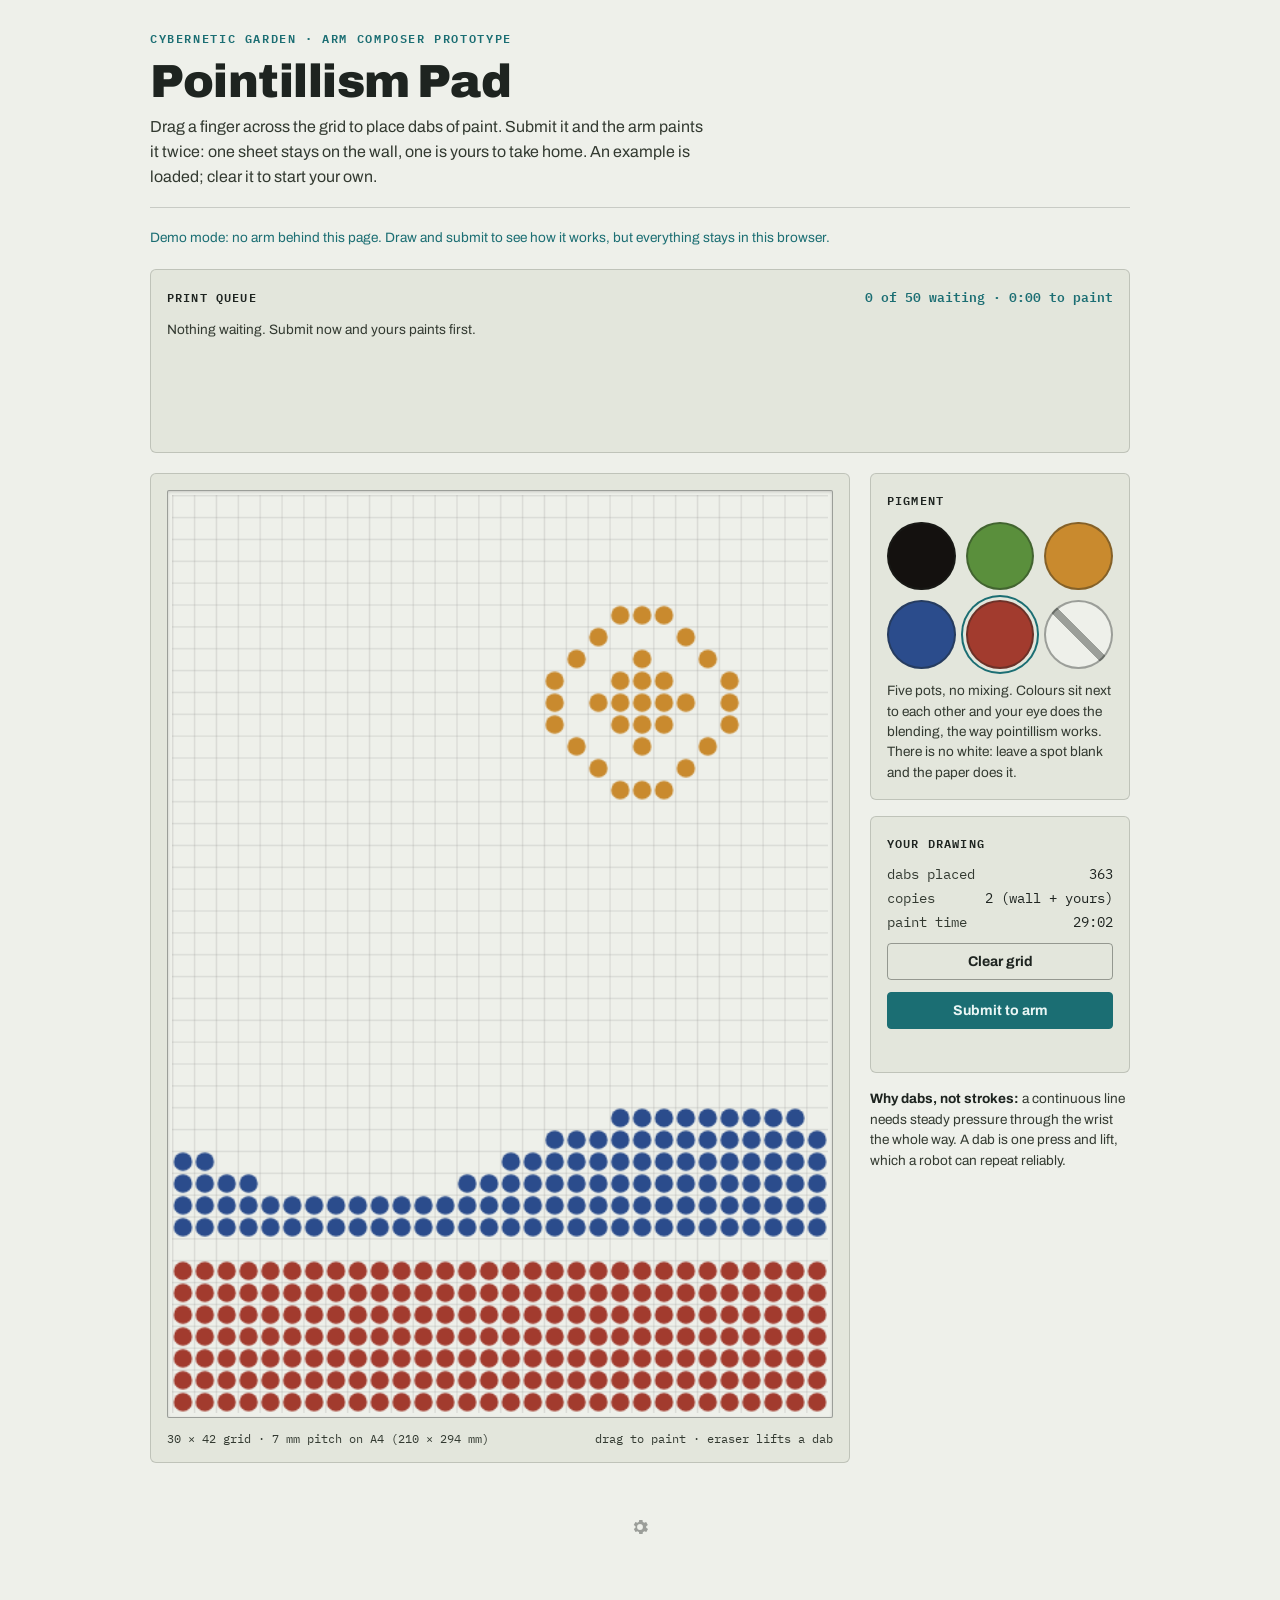
==== pad.html @ 35d798bb "Live display page, green in place of white, password on setup Adds display.html, a bird's eye of the" ====
<!DOCTYPE html>
<html lang="en">
<head>
<meta charset="utf-8">
<meta name="viewport" content="width=device-width, initial-scale=1">
<title>Pointillism Pad</title>
<link rel="preconnect" href="https://fonts.googleapis.com">
<link rel="preconnect" href="https://fonts.gstatic.com" crossorigin>
<link href="https://fonts.googleapis.com/css2?family=Archivo:wght@500;600;700;900&family=IBM+Plex+Mono:wght@400;500;600&display=swap" rel="stylesheet">
<style>
  :root {
    --paper: #eef0ea;
    --paper-panel: #e3e6dc;
    --paper-panel-2: #d9ddd0;
    --thumb-paper: #f4f2ea;
    --ink: #1e2420;
    --ink-dim: #333a31;
    --accent: #1b6e73;
    --accent-contrast: #eaf6f5;
    --error: #b3261e;
    --line: rgba(30, 36, 32, 0.18);
    --line-strong: rgba(30, 36, 32, 0.40);
    --shadow: rgba(20, 24, 21, 0.18);
  }

  @media (prefers-color-scheme: dark) {
    :root:not([data-theme="light"]) {
      --paper: #171a17;
      --paper-panel: #20241f;
      --paper-panel-2: #2a3029;
      --ink: #f2f4ec;
      --ink-dim: #d3dbd1;
      --accent: #4fd1d9;
      --accent-contrast: #0b2c2e;
      --error: #ff8a80;
      --line: rgba(242, 244, 236, 0.18);
      --line-strong: rgba(242, 244, 236, 0.42);
      --shadow: rgba(0, 0, 0, 0.55);
    }
  }

  :root[data-theme="dark"] {
    --paper: #171a17;
    --paper-panel: #20241f;
    --paper-panel-2: #2a3029;
    --ink: #f2f4ec;
    --ink-dim: #d3dbd1;
    --accent: #4fd1d9;
    --accent-contrast: #0b2c2e;
    --error: #ff8a80;
    --line: rgba(242, 244, 236, 0.18);
    --line-strong: rgba(242, 244, 236, 0.42);
    --shadow: rgba(0, 0, 0, 0.55);
  }

  * { box-sizing: border-box; }
  html, body { margin: 0; }

  body {
    background: var(--paper);
    color: var(--ink);
    font-family: "Archivo", system-ui, sans-serif;
    padding-inline: 20px;
    padding-block: 28px 60px;
    display: flex;
    justify-content: center;
  }

  .sheet {
    width: 100%;
    max-width: 980px;
    display: flex;
    flex-direction: column;
    gap: 20px;
  }

  header {
    display: flex;
    flex-direction: column;
    gap: 8px;
    border-bottom: 1px solid var(--line);
    padding-bottom: 18px;
  }

  .eyebrow {
    font-family: "IBM Plex Mono", monospace;
    font-size: 0.72rem;
    letter-spacing: 0.14em;
    text-transform: uppercase;
    color: var(--accent);
    font-weight: 600;
  }

  h1 {
    font-size: clamp(1.9rem, 1.5rem + 1.8vw, 2.9rem);
    font-weight: 900;
    letter-spacing: -0.01em;
    text-wrap: balance;
    margin: 0;
  }

  .dek {
    max-width: 62ch;
    color: var(--ink-dim);
    font-size: 1rem;
    line-height: 1.55;
    margin: 0;
  }

  .panel {
    background: var(--paper-panel);
    border: 1px solid var(--line);
    border-radius: 6px;
    padding: 16px;
    display: flex;
    flex-direction: column;
    gap: 12px;
  }

  .panel h2 {
    font-family: "IBM Plex Mono", monospace;
    font-size: 0.72rem;
    letter-spacing: 0.1em;
    text-transform: uppercase;
    color: var(--ink);
    margin: 0;
    font-weight: 600;
  }

  .queue-head {
    display: flex;
    justify-content: space-between;
    align-items: baseline;
    gap: 12px;
  }

  #queue-count {
    font-family: "IBM Plex Mono", monospace;
    font-size: 0.8rem;
    font-weight: 600;
    color: var(--accent);
    font-variant-numeric: tabular-nums;
  }

  .queue {
    display: flex;
    gap: 12px;
    flex-wrap: wrap;
    align-items: flex-start;
    min-height: 116px;
  }

  figure.qthumb {
    margin: 0;
    width: 68px;
    display: flex;
    flex-direction: column;
    gap: 6px;
  }

  figure.qthumb img {
    display: block;
    width: 100%;
    aspect-ratio: 30 / 42;
    background: var(--thumb-paper);
    border: 1px solid var(--line-strong);
    border-radius: 2px;
  }

  figure.qthumb .blank {
    width: 100%;
    aspect-ratio: 30 / 42;
    background: var(--thumb-paper);
    border: 1px dashed var(--line-strong);
    border-radius: 2px;
  }

  figure.qthumb.next img,
  figure.qthumb.next .blank { outline: 2px solid var(--accent); outline-offset: 2px; }

  figure.qthumb figcaption {
    font-family: "IBM Plex Mono", monospace;
    font-size: 0.72rem;
    color: var(--ink);
    text-align: center;
    font-variant-numeric: tabular-nums;
  }

  figure.qthumb.next figcaption { color: var(--accent); font-weight: 600; }

  .qmore {
    width: 68px;
    aspect-ratio: 30 / 42;
    border: 1.5px dashed var(--line-strong);
    border-radius: 2px;
    display: flex;
    align-items: center;
    justify-content: center;
    font-family: "IBM Plex Mono", monospace;
    font-weight: 600;
    font-size: 1.25rem;
    color: var(--ink);
    font-variant-numeric: tabular-nums;
  }

  main {
    display: grid;
    grid-template-columns: minmax(0, 1fr) 260px;
    gap: 20px;
    align-items: start;
  }

  @media (max-width: 720px) {
    main { grid-template-columns: 1fr; }
  }

  .canvas-frame {
    background: var(--paper);
    border: 1px solid var(--line-strong);
    border-radius: 2px;
    box-shadow: inset 0 1px 3px var(--shadow);
    padding: 4px;
  }

  #dab-canvas {
    display: block;
    width: 100%;
    height: auto;
    aspect-ratio: 30 / 42;
    touch-action: none;
    cursor: crosshair;
  }

  .canvas-caption {
    font-family: "IBM Plex Mono", monospace;
    font-size: 0.78rem;
    color: var(--ink-dim);
    display: flex;
    justify-content: space-between;
    gap: 12px;
    flex-wrap: wrap;
  }

  .sidebar {
    display: flex;
    flex-direction: column;
    gap: 16px;
  }

  .palette {
    display: grid;
    grid-template-columns: repeat(3, 1fr);
    gap: 10px;
  }

  .pigment {
    aspect-ratio: 1;
    border-radius: 50%;
    border: 2px solid var(--line-strong);
    cursor: pointer;
    padding: 0;
    transition: transform 0.12s ease, box-shadow 0.12s ease;
  }

  .pigment[aria-checked="true"] {
    box-shadow: 0 0 0 3px var(--paper-panel), 0 0 0 5px var(--accent);
  }

  .pigment:hover { transform: scale(1.06); }
  .pigment:focus-visible { outline: 2px solid var(--accent); outline-offset: 3px; }

  .pigment.eraser {
    background:
      linear-gradient(45deg, transparent 46%, var(--line-strong) 46%, var(--line-strong) 54%, transparent 54%),
      var(--paper);
  }

  .readout {
    font-family: "IBM Plex Mono", monospace;
    font-size: 0.85rem;
    display: flex;
    flex-direction: column;
    gap: 6px;
    font-variant-numeric: tabular-nums;
  }

  .readout-row {
    display: flex;
    justify-content: space-between;
    gap: 10px;
  }

  .readout-row span:first-child { color: var(--ink-dim); }

  button.action {
    font-family: "Archivo", sans-serif;
    font-weight: 700;
    font-size: 0.88rem;
    border-radius: 4px;
    padding: 10px 14px;
    border: 1px solid var(--line-strong);
    background: transparent;
    color: var(--ink);
    cursor: pointer;
    transition: background 0.12s ease;
  }

  button.action:hover { background: var(--paper-panel-2); }
  button.action:focus-visible { outline: 2px solid var(--accent); outline-offset: 2px; }
  button.action:disabled { cursor: progress; opacity: 0.7; }

  button.primary {
    background: var(--accent);
    color: var(--accent-contrast);
    border-color: var(--accent);
  }

  button.primary:hover { background: var(--accent); filter: brightness(1.06); }

  #submit-status {
    font-family: "IBM Plex Mono", monospace;
    font-size: 0.8rem;
    line-height: 1.45;
    min-height: 1.2em;
    color: var(--accent);
    margin: 0;
  }

  #submit-status.error { color: var(--error); }

  .note {
    font-size: 0.85rem;
    line-height: 1.5;
    color: var(--ink-dim);
    margin: 0;
  }

  .note strong { color: var(--ink); }

  .qtime {
    font-family: "IBM Plex Mono", monospace;
    font-size: 0.72rem;
    color: var(--accent);
    text-align: center;
    font-variant-numeric: tabular-nums;
  }

  .gear {
    display: flex;
    justify-content: center;
    margin: 28px 0 0;
  }

  .gear a {
    color: var(--line-strong);
    display: inline-flex;
    padding: 6px;
    border-radius: 50%;
  }

  .gear a:hover { color: var(--accent); }
  .gear a:focus-visible { outline: 2px solid var(--accent); outline-offset: 2px; }

  @media (prefers-reduced-motion: reduce) {
    .pigment { transition: none; }
    .pigment:hover { transform: none; }
  }
</style>
</head>
<body>
<div class="sheet">
  <header>
    <span class="eyebrow">Cybernetic Garden · arm composer prototype</span>
    <h1>Pointillism Pad</h1>
    <p class="dek">
      Drag a finger across the grid to place dabs of paint. Submit it and the arm
      paints it twice: one sheet stays on the wall, one is yours to take home. An
      example is loaded; clear it to start your own.
    </p>
  </header>

  <p class="note" id="demo-note" hidden style="color:var(--accent)">
    Demo mode: no arm behind this page. Draw and submit to see how it works, but
    everything stays in this browser.
  </p>

  <section class="panel" aria-labelledby="queue-title">
    <div class="queue-head">
      <h2 id="queue-title">Print queue</h2>
      <span id="queue-count">checking</span>
    </div>
    <div class="queue" id="queue" aria-live="polite"></div>
  </section>

  <main>
    <div class="panel">
      <div class="canvas-frame">
        <canvas id="dab-canvas" width="480" height="672" role="img"
                aria-label="Pointillism composition grid, 30 by 42 dabs"></canvas>
      </div>
      <div class="canvas-caption">
        <span>30 × 42 grid · 7 mm pitch on A4 (210 × 294 mm)</span>
        <span>drag to paint · eraser lifts a dab</span>
      </div>
    </div>

    <div class="sidebar">
      <div class="panel">
        <h2>Pigment</h2>
        <div class="palette" role="radiogroup" aria-label="Pigment palette">
          <button class="pigment" id="pigment-carbon" style="background:#14110f" type="button"
                  role="radio" aria-checked="false" aria-label="Carbon black" data-pigment="carbon"></button>
          <button class="pigment" id="pigment-green" style="background:#5a8f3c" type="button"
                  role="radio" aria-checked="false" aria-label="Sap green" data-pigment="green"></button>
          <button class="pigment" id="pigment-ochre" style="background:#c98a2e" type="button"
                  role="radio" aria-checked="false" aria-label="Ochre" data-pigment="ochre"></button>
          <button class="pigment" id="pigment-ultramarine" style="background:#2b4c8c" type="button"
                  role="radio" aria-checked="false" aria-label="Ultramarine" data-pigment="ultramarine"></button>
          <button class="pigment" id="pigment-venetian" style="background:#a23b2e" type="button"
                  role="radio" aria-checked="true" aria-label="Venetian red" data-pigment="venetian"></button>
          <button class="pigment eraser" id="pigment-eraser" type="button"
                  role="radio" aria-checked="false" aria-label="Eraser, lifts a dab"></button>
        </div>
        <p class="note">Five pots, no mixing. Colours sit next to each other and your
          eye does the blending, the way pointillism works. There is no white: leave a
          spot blank and the paper does it.</p>
      </div>

      <div class="panel">
        <h2>Your drawing</h2>
        <div class="readout">
          <div class="readout-row"><span>dabs placed</span><span id="dab-count">0</span></div>
          <div class="readout-row"><span>copies</span><span>2 (wall + yours)</span></div>
          <div class="readout-row"><span>paint time</span><span id="dab-time">0:00</span></div>
        </div>
        <button class="action" id="clear-btn" type="button">Clear grid</button>
        <button class="action primary" id="submit-btn" type="button">Submit to arm</button>
        <p id="submit-status" role="status"></p>
      </div>

      <p class="note">
        <strong>Why dabs, not strokes:</strong> a continuous line needs steady
        pressure through the wrist the whole way. A dab is one press and lift, which
        a robot can repeat reliably.
      </p>
    </div>
  </main>

  <p class="gear">
    <a href="setup.html" title="Studio setup" aria-label="Studio setup">
      <svg viewBox="0 0 24 24" width="20" height="20" fill="currentColor" aria-hidden="true"><path d="M19.4 13a7.8 7.8 0 0 0 0-2l2-1.5-2-3.5-2.4 1a7.6 7.6 0 0 0-1.7-1L15 3.5h-4l-.4 2.5a7.6 7.6 0 0 0-1.7 1l-2.4-1-2 3.5L6.6 11a7.8 7.8 0 0 0 0 2l-2 1.5 2 3.5 2.4-1c.5.4 1.1.7 1.7 1l.4 2.5h4l.4-2.5c.6-.3 1.2-.6 1.7-1l2.4 1 2-3.5zM12 15.5A3.5 3.5 0 1 1 15.5 12 3.5 3.5 0 0 1 12 15.5z"/></svg>
    </a>
  </p>
</div>

<script>
(function () {
  "use strict";

  var COLS = 30, ROWS = 42, SHOW = 5, SECONDS_PER_DAB = 2.4, COPIES = 2, QUEUE_CAP = 50;
  var API = "/api/jobs";
  var canvas = document.getElementById("dab-canvas");
  var ctx = canvas.getContext("2d");
  var cellPx = canvas.width / COLS;

  var PIGMENTS = {
    carbon: "#14110f",
    green: "#5a8f3c",
    ochre: "#c98a2e",
    ultramarine: "#2b4c8c",
    venetian: "#a23b2e"
  };

  var grid = [];
  for (var r = 0; r < ROWS; r++) grid.push(new Array(COLS).fill(null));

  var selected = "venetian";
  var painting = false;
  var lastCell = null;
  var DEMO = false;          // set when there is no pad_server behind this page
  var demoJobs = [];
  var demoNext = 1;

  function seedExample() {
    var sun = { cx: 21, cy: 9, r: 4 };
    for (var a = 0; a < 360; a += 18) {
      var rad = (a * Math.PI) / 180;
      var c = Math.round(sun.cx + Math.cos(rad) * sun.r);
      var ro = Math.round(sun.cy + Math.sin(rad) * sun.r);
      if (ro >= 0 && ro < ROWS && c >= 0 && c < COLS) grid[ro][c] = "ochre";
    }
    for (var c2 = sun.cx - 2; c2 <= sun.cx + 2; c2++) {
      for (var r2 = sun.cy - 2; r2 <= sun.cy + 2; r2++) {
        if (Math.hypot(c2 - sun.cx, r2 - sun.cy) <= 2) grid[r2][c2] = "ochre";
      }
    }
    for (var x = 0; x < COLS; x++) {
      var hillY = Math.round(30 + Math.sin(x / 5) * 2.4);
      for (var y = hillY; y < 34; y++) grid[y][x] = "ultramarine";
    }
    for (var x2 = 0; x2 < COLS; x2++) {
      for (var y2 = 35; y2 < ROWS; y2++) grid[y2][x2] = "venetian";
    }
  }

  function drawDabs(target, size, paper, gridLines) {
    var g = target.getContext("2d");
    g.fillStyle = paper;
    g.fillRect(0, 0, target.width, target.height);
    if (gridLines) {
      g.strokeStyle = "rgba(128,128,128,0.18)";
      g.lineWidth = 1;
      for (var c = 0; c <= COLS; c++) {
        g.beginPath(); g.moveTo(c * size + 0.5, 0); g.lineTo(c * size + 0.5, target.height); g.stroke();
      }
      for (var r = 0; r <= ROWS; r++) {
        g.beginPath(); g.moveTo(0, r * size + 0.5); g.lineTo(target.width, r * size + 0.5); g.stroke();
      }
    }
    for (var ri = 0; ri < ROWS; ri++) {
      for (var ci = 0; ci < COLS; ci++) {
        var p = grid[ri][ci];
        if (!p) continue;
        g.beginPath();
        g.fillStyle = PIGMENTS[p];
        g.arc(ci * size + size / 2, ri * size + size / 2, size * 0.42, 0, Math.PI * 2);
        g.fill();
      }
    }
  }

  function draw() {
    var bg = getComputedStyle(document.documentElement).getPropertyValue("--paper").trim();
    drawDabs(canvas, cellPx, bg || "#eef0ea", true);
  }

  function thumbDataURL() {
    var t = document.createElement("canvas");
    t.width = COLS * 4;
    t.height = ROWS * 4;
    drawDabs(t, 4, "#f4f2ea", false);
    return t.toDataURL("image/png");
  }

  function collectDabs() {
    var dabs = [];
    for (var r = 0; r < ROWS; r++) {
      for (var c = 0; c < COLS; c++) {
        if (grid[r][c]) dabs.push({ col: c, row: r, pigment: grid[r][c] });
      }
    }
    return dabs;
  }

  function cellFromEvent(evt) {
    var rect = canvas.getBoundingClientRect();
    var c = Math.floor(((evt.clientX - rect.left) / rect.width) * COLS);
    var r = Math.floor(((evt.clientY - rect.top) / rect.height) * ROWS);
    if (c < 0 || c >= COLS || r < 0 || r >= ROWS) return null;
    return { c: c, r: r };
  }

  function paintCell(cell) {
    if (!cell) return;
    var key = cell.r + "," + cell.c;
    if (lastCell === key) return;
    lastCell = key;
    grid[cell.r][cell.c] = selected === "eraser" ? null : selected;
    draw();
    updateReadout();
  }

  canvas.addEventListener("pointerdown", function (evt) {
    painting = true;
    lastCell = null;
    canvas.setPointerCapture(evt.pointerId);
    paintCell(cellFromEvent(evt));
  });
  canvas.addEventListener("pointermove", function (evt) {
    if (painting) paintCell(cellFromEvent(evt));
  });
  ["pointerup", "pointercancel", "pointerleave"].forEach(function (name) {
    canvas.addEventListener(name, function () { painting = false; lastCell = null; });
  });

  var paletteButtons = document.querySelectorAll(".pigment");
  paletteButtons.forEach(function (btn) {
    btn.addEventListener("click", function () {
      paletteButtons.forEach(function (b) { b.setAttribute("aria-checked", "false"); });
      btn.setAttribute("aria-checked", "true");
      selected = btn.dataset.pigment || "eraser";
    });
  });

  function updateReadout() {
    var count = collectDabs().length;
    document.getElementById("dab-count").textContent = String(count);
    var secs = Math.round(count * COPIES * SECONDS_PER_DAB);
    var mm = Math.floor(secs / 60), ss = secs % 60;
    document.getElementById("dab-time").textContent = mm + ":" + String(ss).padStart(2, "0");
  }

  function clearGrid() {
    for (var r = 0; r < ROWS; r++) grid[r].fill(null);
    draw();
    updateReadout();
  }

  var statusEl = document.getElementById("submit-status");
  function setStatus(msg, isError) {
    statusEl.textContent = msg;
    statusEl.classList.toggle("error", !!isError);
  }

  function jobSeconds(job) {
    return (job.dab_count || 0) * COPIES * SECONDS_PER_DAB;
  }

  function fmtTime(secs) {
    secs = Math.round(secs);
    if (secs >= 3600) {
      return Math.floor(secs / 3600) + "h " + Math.round((secs % 3600) / 60) + "m";
    }
    return Math.floor(secs / 60) + ":" + String(secs % 60).padStart(2, "0");
  }

  function renderQueue(data) {
    var box = document.getElementById("queue");
    var jobs = data.jobs || [];
    var total = typeof data.total === "number" ? data.total : jobs.length;
    var queueSecs = jobs.reduce(function (sum, j) { return sum + jobSeconds(j); }, 0);
    document.getElementById("queue-count").textContent =
      total + " of " + QUEUE_CAP + " waiting · " + fmtTime(queueSecs) + " to paint";
    box.textContent = "";
    if (!total) {
      var p = document.createElement("p");
      p.className = "note";
      p.textContent = "Nothing waiting. Submit now and yours paints first.";
      box.appendChild(p);
      return;
    }
    jobs.slice(0, SHOW).forEach(function (j, i) {
      var fig = document.createElement("figure");
      fig.className = "qthumb" + (i === 0 ? " next" : "");
      var img;
      if (typeof j.thumb === "string" && j.thumb.indexOf("data:image/png;base64,") === 0) {
        img = document.createElement("img");
        img.src = j.thumb;
        img.alt = "Queued drawing " + j.id;
      } else {
        img = document.createElement("div");
        img.className = "blank";
        img.setAttribute("role", "img");
        img.setAttribute("aria-label", "Queued drawing " + j.id + ", no preview");
      }
      var cap = document.createElement("figcaption");
      cap.textContent = (i === 0 ? "next #" : "#") + j.id;
      var dur = document.createElement("div");
      dur.className = "qtime";
      dur.textContent = fmtTime(jobSeconds(j));
      fig.appendChild(img);
      fig.appendChild(cap);
      fig.appendChild(dur);
      box.appendChild(fig);
    });
    if (total > SHOW) {
      var more = document.createElement("div");
      more.className = "qmore";
      more.title = (total - SHOW) + " more waiting";
      more.textContent = (total - SHOW) + "+";
      box.appendChild(more);
    }
  }

  function demoData() {
    return { jobs: demoJobs, total: demoJobs.length };
  }

  function enterDemo() {
    if (DEMO) return;
    DEMO = true;
    document.getElementById("demo-note").hidden = false;
  }

  function loadQueue() {
    if (DEMO) { renderQueue(demoData()); return; }
    fetch(API, { cache: "no-store" })
      .then(function (r) { if (!r.ok) throw new Error("HTTP " + r.status); return r.json(); })
      .then(renderQueue)
      .catch(function () { enterDemo(); renderQueue(demoData()); });
  }

  document.getElementById("clear-btn").addEventListener("click", function () {
    clearGrid();
    setStatus("");
  });

  var submitBtn = document.getElementById("submit-btn");
  submitBtn.addEventListener("click", function () {
    var dabs = collectDabs();
    if (!dabs.length) { setStatus("Place at least one dab first.", true); return; }
    if (DEMO) {
      var demo = { id: demoNext++, dab_count: dabs.length, thumb: thumbDataURL(),
                   submitted_at: Date.now() / 1000 };
      demoJobs.push(demo);
      setStatus("Demo only: queued as #" + demo.id + " in this browser. Nothing was sent anywhere.");
      clearGrid();
      renderQueue(demoData());
      return;
    }
    submitBtn.disabled = true;
    setStatus("Sending to the queue...");
    fetch(API, {
      method: "POST",
      headers: { "Content-Type": "application/json" },
      body: JSON.stringify({ dabs: dabs, thumb: thumbDataURL() })
    })
      .then(function (r) {
        return r.json().then(function (b) {
          if (!r.ok) throw new Error(b.error || "HTTP " + r.status);
          return b;
        });
      })
      .then(function (b) {
        setStatus("Queued as #" + b.id + ", number " + b.position + " in line. Two copies: one for the wall, one for you.");
        clearGrid();
        loadQueue();
      })
      .catch(function (e) { setStatus("Could not queue it: " + e.message + ".", true); })
      .then(function () { submitBtn.disabled = false; });
  });

  seedExample();
  draw();
  updateReadout();
  loadQueue();
  setInterval(function () { if (!document.hidden) loadQueue(); }, 4000);
})();
</script>
</body>
</html>
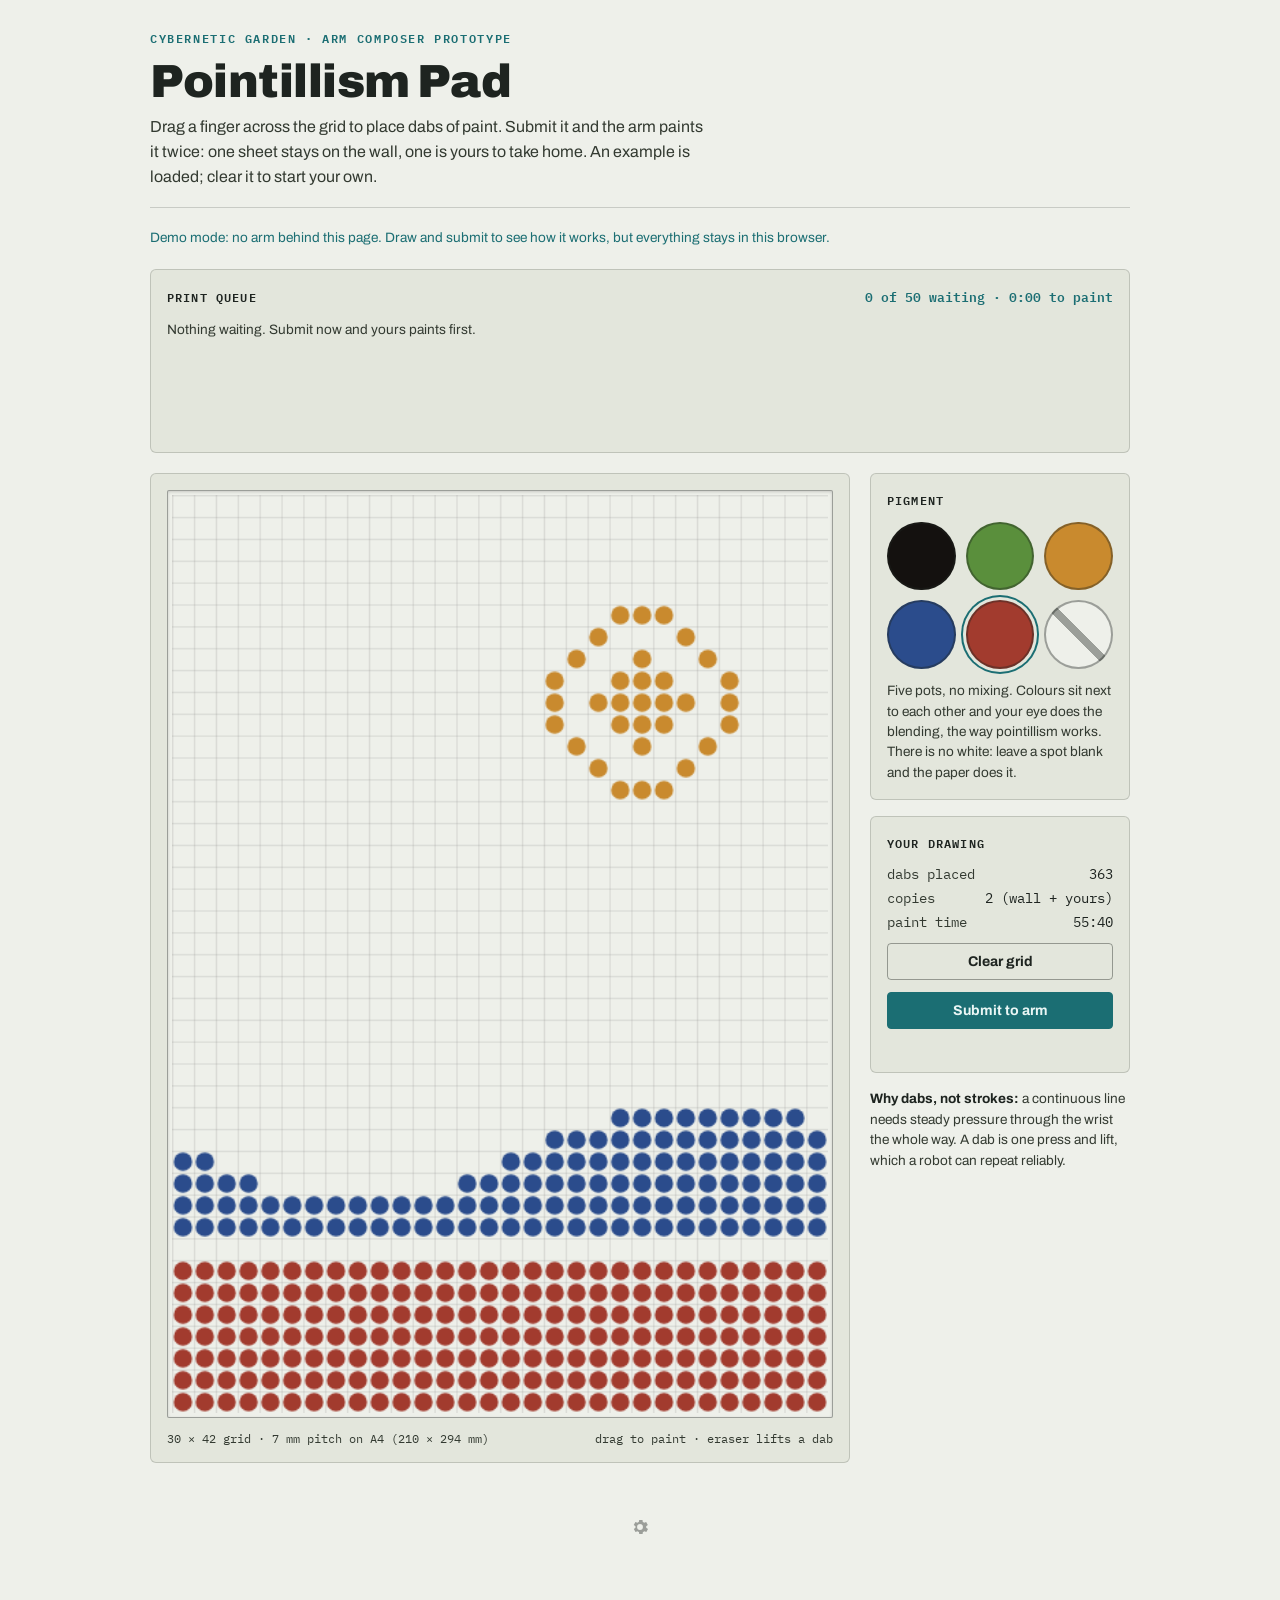
==== commit b695e5b2: "Batch the two copies, 110 mm/s, and click to start every job Crossing the 420 mm between sheets for " ====
--- a/pad.html
+++ b/pad.html
@@ -457,7 +457,9 @@
 (function () {
   "use strict";
 
-  var COLS = 30, ROWS = 42, SHOW = 5, SECONDS_PER_DAB = 2.4, COPIES = 2, QUEUE_CAP = 50;
+  // 4.6 s per dab per copy is measured off the arm at 110 mm/s with dabs
+  // batched 15 to a sheet, not a guess: 363 dabs came out at 55 minutes.
+  var COLS = 30, ROWS = 42, SHOW = 5, SECONDS_PER_DAB = 4.6, COPIES = 2, QUEUE_CAP = 50;
   var API = "/api/jobs";
   var canvas = document.getElementById("dab-canvas");
   var ctx = canvas.getContext("2d");
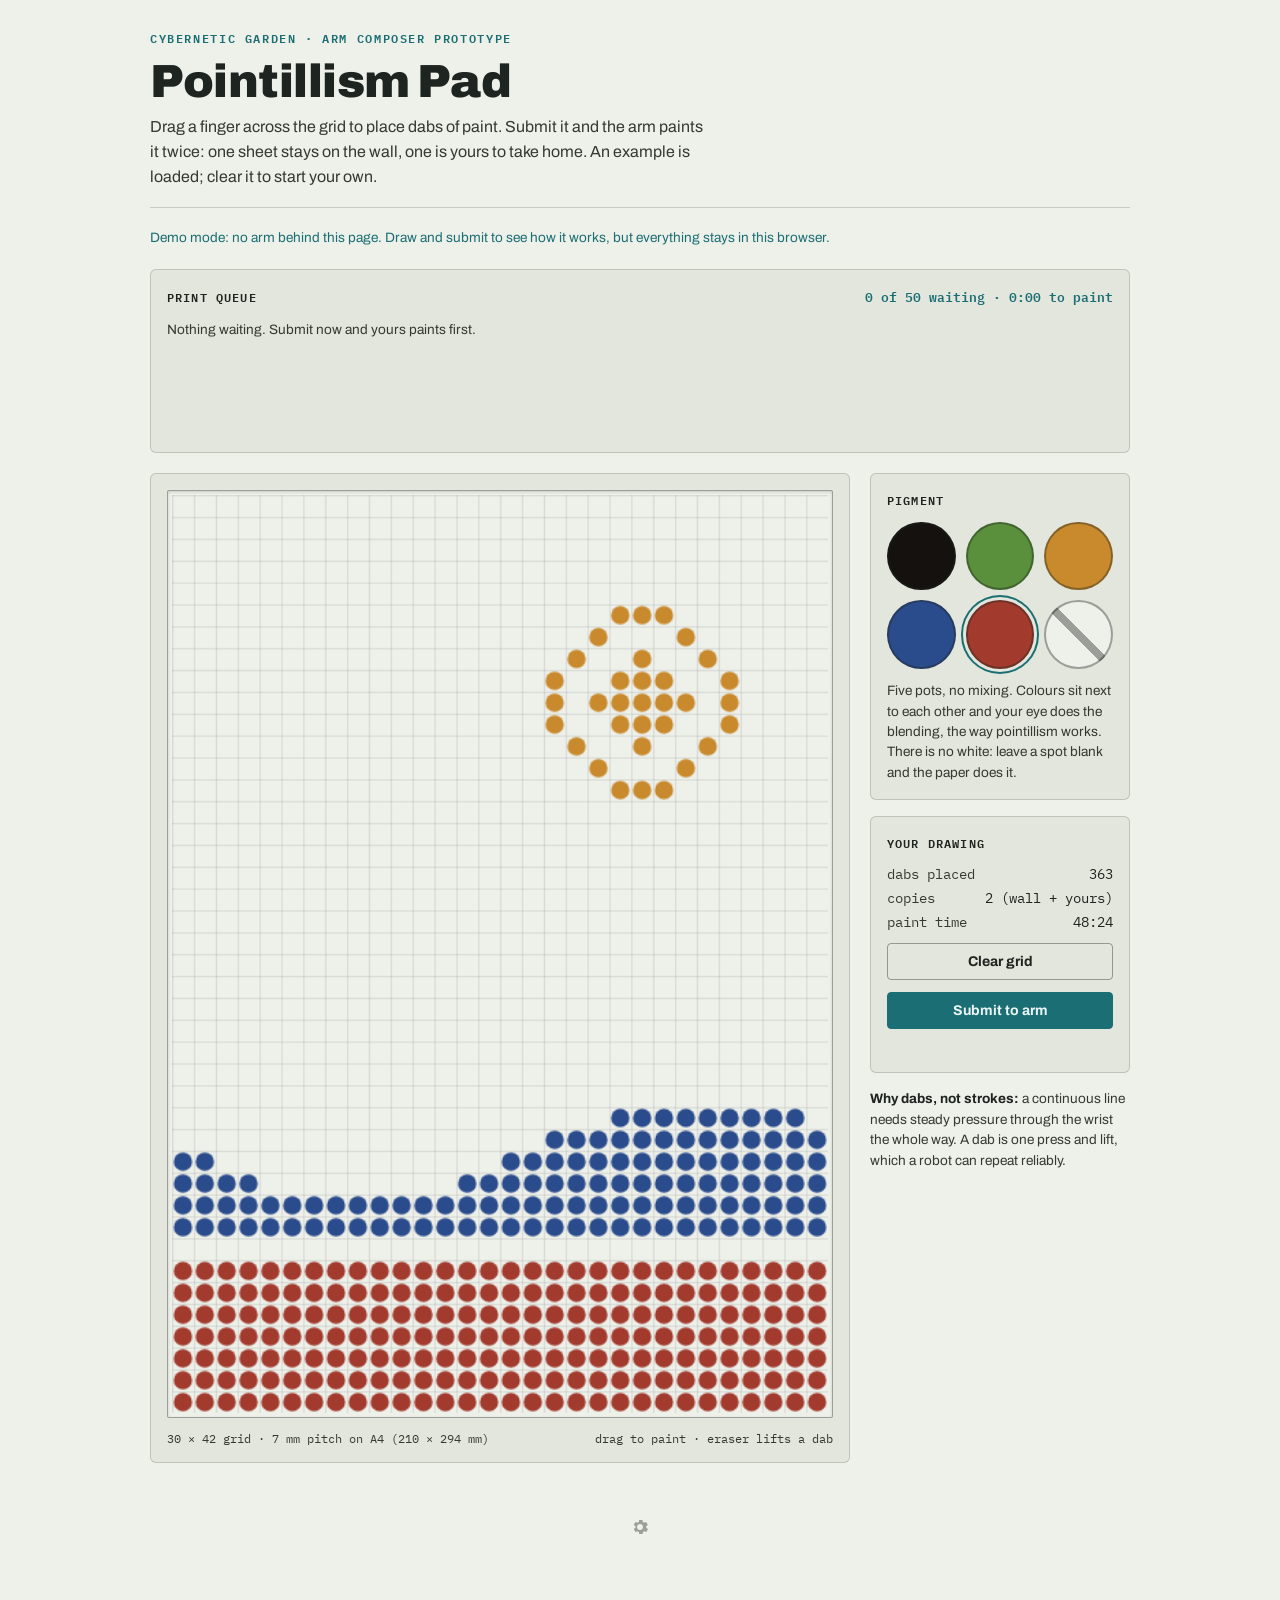
==== commit af90d57c: "Paint every dab, 150 mm/s, and three bugs the first real run found Every dab is the default now; the" ====
--- a/pad.html
+++ b/pad.html
@@ -457,9 +457,9 @@
 (function () {
   "use strict";
 
-  // 4.6 s per dab per copy is measured off the arm at 110 mm/s with dabs
-  // batched 15 to a sheet, not a guess: 363 dabs came out at 55 minutes.
-  var COLS = 30, ROWS = 42, SHOW = 5, SECONDS_PER_DAB = 4.6, COPIES = 2, QUEUE_CAP = 50;
+  // 4.0 s per dab per copy is measured off the arm at 150 mm/s with dabs
+  // batched 15 to a sheet, not a guess: 363 dabs comes out at 48 minutes.
+  var COLS = 30, ROWS = 42, SHOW = 5, SECONDS_PER_DAB = 4.0, COPIES = 2, QUEUE_CAP = 50;
   var API = "/api/jobs";
   var canvas = document.getElementById("dab-canvas");
   var ctx = canvas.getContext("2d");
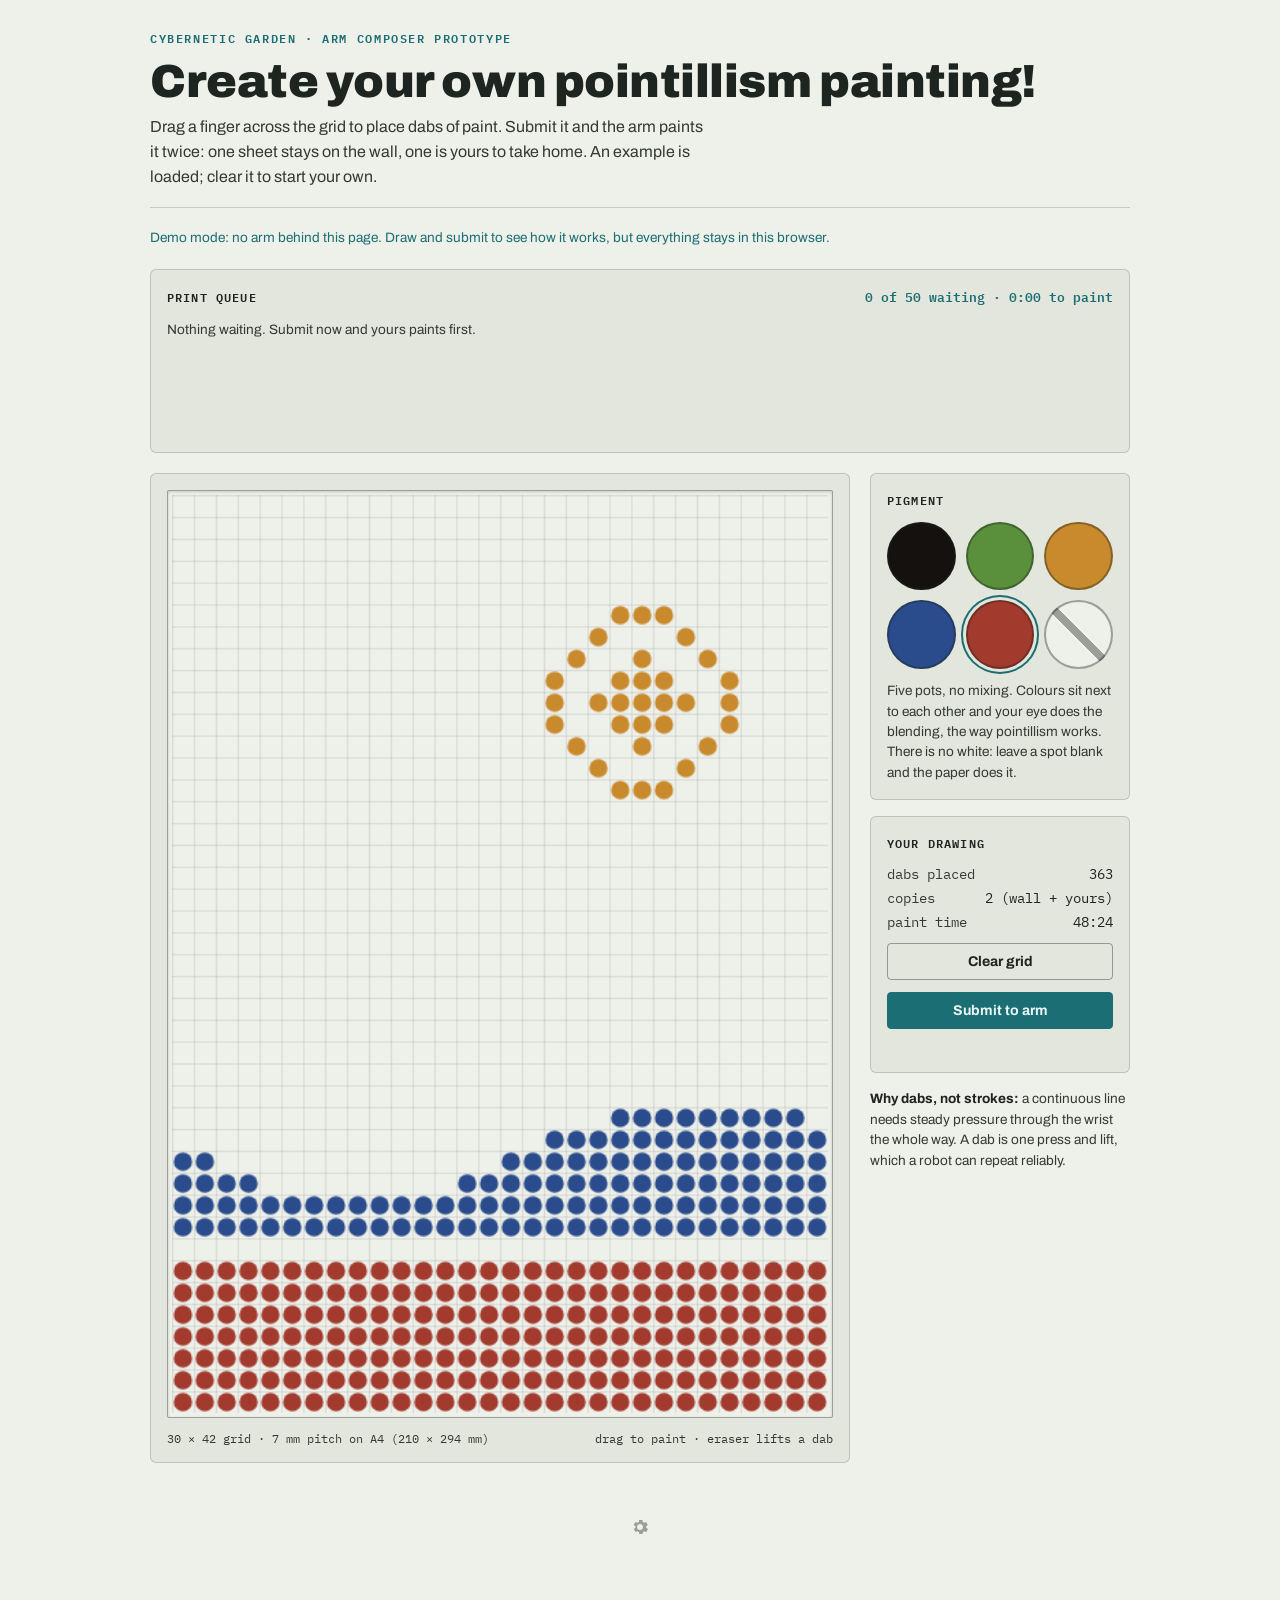
==== commit 7be1be7e: "Ask for a painting on the pad, rather than naming the machine "Pointillism Pad" told a visitor what " ====
--- a/pad.html
+++ b/pad.html
@@ -371,7 +371,7 @@
 <div class="sheet">
   <header>
     <span class="eyebrow">Cybernetic Garden · arm composer prototype</span>
-    <h1>Pointillism Pad</h1>
+    <h1>Create your own pointillism painting!</h1>
     <p class="dek">
       Drag a finger across the grid to place dabs of paint. Submit it and the arm
       paints it twice: one sheet stays on the wall, one is yours to take home. An
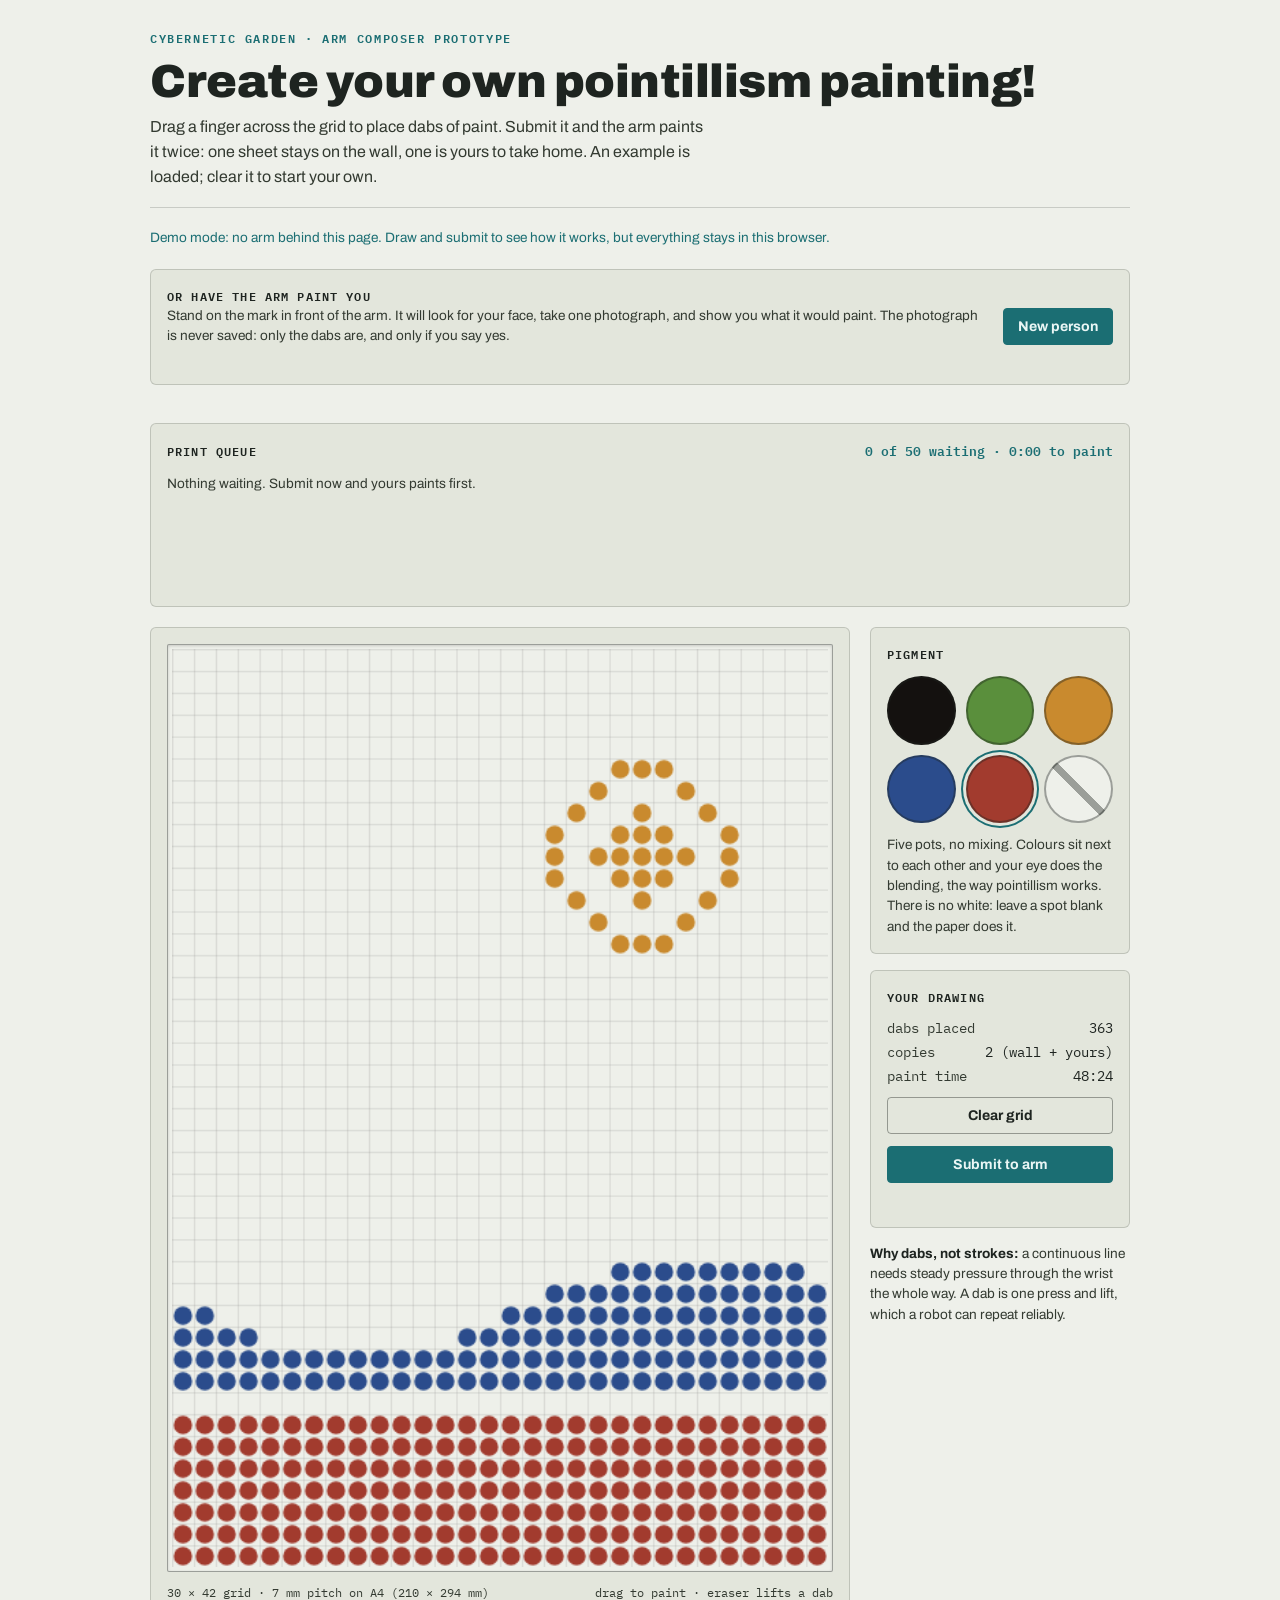
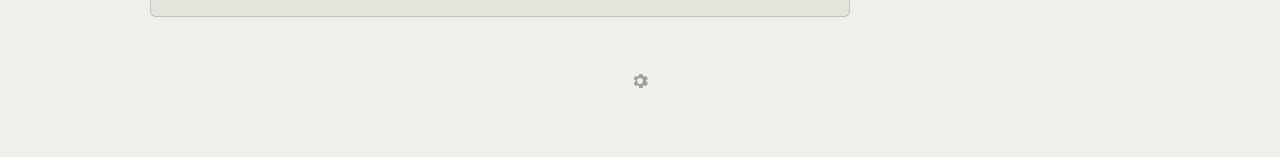
==== commit 1dafef53: "Put New person on the pad, and the render in front of the visitor Two clicks and nothing else: ask, " ====
--- a/pad.html
+++ b/pad.html
@@ -337,10 +337,104 @@
 
   .note strong { color: var(--ink); }
 
+  /* The New person flow: one button here, and a full screen answer when the
+     arm has a render to show. */
+  /* .panel is a column, and this one is a row. Saying so explicitly matters:
+     without it flex-basis lands on the wrong axis and the button drifts to the
+     bottom of a 340px tall panel. */
+  .portrait-panel {
+    flex-direction: row;
+    flex-wrap: wrap;
+    align-items: center;
+    gap: 12px 18px;
+    margin-bottom: 18px;
+  }
+
+  .portrait-panel .grow { flex: 1 1 260px; }
+
+  #portrait-status {
+    font-family: "IBM Plex Mono", monospace;
+    font-size: 0.8rem;
+    color: var(--accent);
+    margin: 6px 0 0;
+    min-height: 1.2em;
+  }
+
+  #portrait-status.error { color: var(--error); }
+
+  .overlay {
+    position: fixed;
+    inset: 0;
+    z-index: 20;
+    display: flex;
+    align-items: center;
+    justify-content: center;
+    padding: 20px;
+    background: rgba(12, 14, 12, 0.82);
+  }
+
+  .overlay[hidden] { display: none; }
+
+  .overlay-card {
+    background: var(--paper-panel);
+    border: 1px solid var(--line-strong);
+    box-shadow: 0 18px 50px var(--shadow);
+    padding: 22px;
+    max-width: 460px;
+    width: 100%;
+    text-align: center;
+  }
+
+  .overlay-card h2 { margin: 0 0 6px; }
+
+  /* The render is dabs on paper, so it sits on paper rather than on the panel:
+     it is a picture of the sheet, not a piece of the interface. */
+  #portrait-preview {
+    width: 240px;
+    max-width: 70vw;
+    aspect-ratio: 30 / 42;
+    object-fit: contain;
+    background: var(--thumb-paper);
+    border: 1px solid var(--line);
+    margin: 14px auto;
+    display: block;
+  }
+
+  .overlay-buttons {
+    display: flex;
+    flex-wrap: wrap;
+    gap: 10px;
+    justify-content: center;
+  }
+
   .qtime {
     font-family: "IBM Plex Mono", monospace;
     font-size: 0.72rem;
     color: var(--accent);
+    text-align: center;
+    font-variant-numeric: tabular-nums;
+  }
+
+  .qbar {
+    height: 6px;
+    border: 1px solid var(--line-strong);
+    border-radius: 3px;
+    overflow: hidden;
+    background: var(--paper-panel-2);
+    margin-top: 2px;
+  }
+
+  .qbar span {
+    display: block;
+    height: 100%;
+    background: var(--accent);
+    transition: width 0.6s linear;
+  }
+
+  .qpct {
+    font-family: "IBM Plex Mono", monospace;
+    font-size: 0.68rem;
+    color: var(--ink-dim);
     text-align: center;
     font-variant-numeric: tabular-nums;
   }
@@ -383,6 +477,19 @@
     Demo mode: no arm behind this page. Draw and submit to see how it works, but
     everything stays in this browser.
   </p>
+
+  <section class="panel portrait-panel" aria-labelledby="portrait-title">
+    <div class="grow">
+      <h2 id="portrait-title">Or have the arm paint you</h2>
+      <p class="note">
+        Stand on the mark in front of the arm. It will look for your face, take
+        one photograph, and show you what it would paint. The photograph is
+        never saved: only the dabs are, and only if you say yes.
+      </p>
+      <p id="portrait-status" role="status"></p>
+    </div>
+    <button class="action primary" id="portrait-btn" type="button">New person</button>
+  </section>
 
   <section class="panel" aria-labelledby="queue-title">
     <div class="queue-head">
@@ -446,6 +553,23 @@
     </div>
   </main>
 
+  <div class="overlay" id="portrait-overlay" hidden role="dialog" aria-modal="true"
+       aria-labelledby="portrait-overlay-title">
+    <div class="overlay-card">
+      <h2 id="portrait-overlay-title">Is this you?</h2>
+      <p class="note" id="portrait-overlay-note">
+        This is what the arm would paint, twice: one sheet for the wall, one for
+        you. The photograph it worked from has already been thrown away.
+      </p>
+      <img id="portrait-preview" alt="The portrait the arm would paint, as dabs of paint on paper">
+      <div class="overlay-buttons">
+        <button class="action primary" id="portrait-paint" type="button">Paint it</button>
+        <button class="action" id="portrait-again" type="button">Another go</button>
+        <button class="action" id="portrait-bin" type="button">No thanks</button>
+      </div>
+    </div>
+  </div>
+
   <p class="gear">
     <a href="setup.html" title="Studio setup" aria-label="Studio setup">
       <svg viewBox="0 0 24 24" width="20" height="20" fill="currentColor" aria-hidden="true"><path d="M19.4 13a7.8 7.8 0 0 0 0-2l2-1.5-2-3.5-2.4 1a7.6 7.6 0 0 0-1.7-1L15 3.5h-4l-.4 2.5a7.6 7.6 0 0 0-1.7 1l-2.4-1-2 3.5L6.6 11a7.8 7.8 0 0 0 0 2l-2 1.5 2 3.5 2.4-1c.5.4 1.1.7 1.7 1l.4 2.5h4l.4-2.5c.6-.3 1.2-.6 1.7-1l2.4 1 2-3.5zM12 15.5A3.5 3.5 0 1 1 15.5 12 3.5 3.5 0 0 1 12 15.5z"/></svg>
@@ -626,7 +750,7 @@
     return Math.floor(secs / 60) + ":" + String(secs % 60).padStart(2, "0");
   }
 
-  function renderQueue(data) {
+  function renderQueue(data, run) {
     var box = document.getElementById("queue");
     var jobs = data.jobs || [];
     var total = typeof data.total === "number" ? data.total : jobs.length;
@@ -659,10 +783,36 @@
       cap.textContent = (i === 0 ? "next #" : "#") + j.id;
       var dur = document.createElement("div");
       dur.className = "qtime";
-      dur.textContent = fmtTime(jobSeconds(j));
       fig.appendChild(img);
       fig.appendChild(cap);
       fig.appendChild(dur);
+
+      // The arm reports which job it is on, so only mark that one as painting.
+      // Any other job is still waiting, however far along the arm happens to be.
+      var painting = run && run.state === "running" && run.job === j.id
+        && typeof run.total === "number" && run.total > 0;
+      if (painting) {
+        var frac = Math.max(0, Math.min(1, (run.index || 0) / run.total));
+        cap.textContent = "painting #" + j.id;
+        dur.textContent = fmtTime(jobSeconds(j) * (1 - frac)) + " left";
+        var bar = document.createElement("div");
+        bar.className = "qbar";
+        bar.setAttribute("role", "progressbar");
+        bar.setAttribute("aria-valuemin", "0");
+        bar.setAttribute("aria-valuemax", "100");
+        bar.setAttribute("aria-valuenow", String(Math.round(frac * 100)));
+        bar.setAttribute("aria-label", "Painting progress for drawing " + j.id);
+        var fill = document.createElement("span");
+        fill.style.width = (frac * 100).toFixed(1) + "%";
+        bar.appendChild(fill);
+        var pct = document.createElement("div");
+        pct.className = "qpct";
+        pct.textContent = Math.round(frac * 100) + "% · " + (run.index || 0) + " of " + run.total;
+        fig.appendChild(bar);
+        fig.appendChild(pct);
+      } else {
+        dur.textContent = fmtTime(jobSeconds(j));
+      }
       box.appendChild(fig);
     });
     if (total > SHOW) {
@@ -686,11 +836,140 @@
 
   function loadQueue() {
     if (DEMO) { renderQueue(demoData()); return; }
-    fetch(API, { cache: "no-store" })
-      .then(function (r) { if (!r.ok) throw new Error("HTTP " + r.status); return r.json(); })
-      .then(renderQueue)
+    // The run state is a separate endpoint and a nice-to-have, so a failure to
+    // read it must not cost us the queue itself.
+    Promise.all([
+      fetch(API, { cache: "no-store" })
+        .then(function (r) { if (!r.ok) throw new Error("HTTP " + r.status); return r.json(); }),
+      fetch("/api/run", { cache: "no-store" })
+        .then(function (r) { return r.ok ? r.json() : null; })
+        .catch(function () { return null; })
+    ])
+      .then(function (both) { renderQueue(both[0], both[1]); })
       .catch(function () { enterDemo(); renderQueue(demoData()); });
   }
+
+  // ---- the New person flow -------------------------------------------------
+  // The pad only ever asks and answers. Everything between is the arm's, so
+  // this polls for where it has got to rather than driving it.
+
+  var portraitBtn = document.getElementById("portrait-btn");
+  var portraitStatus = document.getElementById("portrait-status");
+  var overlay = document.getElementById("portrait-overlay");
+  var preview = document.getElementById("portrait-preview");
+  var lastCapture = "";
+  // Set while a decision is in flight, so a poll that was already on its way
+  // cannot put the overlay back up after the visitor has answered it.
+  var deciding = false;
+
+  function setPortrait(msg, isError) {
+    portraitStatus.textContent = msg || "";
+    portraitStatus.className = isError ? "error" : "";
+  }
+
+  function showOverlay(thumb) {
+    preview.src = thumb || "";
+    overlay.hidden = false;
+    document.getElementById("portrait-paint").focus();
+  }
+
+  function hideOverlay() {
+    overlay.hidden = true;
+    preview.removeAttribute("src");     // the render goes when the answer does
+  }
+
+  function renderCapture(cap) {
+    var state = cap && cap.state ? cap.state : "idle";
+    if (deciding) return;
+    portraitBtn.disabled = (state === "requested" || state === "capturing"
+                            || state === "proposed");
+    if (state === "proposed") {
+      if (lastCapture !== "proposed") showOverlay(cap.thumb);
+      setPortrait(cap.dab_count + " dabs, about "
+                  + fmtTime(cap.dab_count * SECONDS_PER_DAB * COPIES) + " to paint.");
+    } else {
+      if (lastCapture === "proposed") hideOverlay();
+      if (state === "requested") {
+        setPortrait("Go and stand on the mark. Somebody at the arm clicks to start.");
+      } else if (state === "capturing") {
+        setPortrait("The arm is looking for your face. Hold still.");
+      } else if (state === "failed") {
+        // headshot.py's reasons are log lines, so they arrive lowercase.
+        var why = cap.reason || "it did not work";
+        setPortrait(why.charAt(0).toUpperCase() + why.slice(1)
+                    + ". Try again when you are ready.", true);
+      } else if (lastCapture && lastCapture !== "idle") {
+        setPortrait("");
+      }
+    }
+    lastCapture = state;
+  }
+
+  function loadCapture() {
+    if (DEMO) return;
+    fetch("/api/capture", { cache: "no-store" })
+      .then(function (r) { return r.ok ? r.json() : null; })
+      .then(function (cap) { if (cap) renderCapture(cap); })
+      .catch(function () { /* the queue poll already reports a dead server */ });
+  }
+
+  portraitBtn.addEventListener("click", function () {
+    if (DEMO) {
+      setPortrait("Demo mode: there is no arm and no camera behind this page.", true);
+      return;
+    }
+    portraitBtn.disabled = true;
+    setPortrait("Asking the arm...");
+    fetch("/api/capture/request", { method: "POST",
+                                    headers: { "Content-Type": "application/json" },
+                                    body: "{}" })
+      .then(function (r) {
+        return r.json().then(function (b) {
+          if (r.status === 409) throw new Error(b.error || "somebody is already being painted");
+          if (!r.ok) throw new Error(b.error || "HTTP " + r.status);
+          return b;
+        });
+      })
+      .then(function (cap) { renderCapture(cap); })
+      .catch(function (e) {
+        setPortrait(e.message + ".", true);
+        portraitBtn.disabled = false;
+      });
+  });
+
+  function decide(choice) {
+    deciding = true;
+    hideOverlay();
+    setPortrait(choice === "paint" ? "Sending it to the queue..." : "");
+    fetch("/api/capture/decide", {
+      method: "POST",
+      headers: { "Content-Type": "application/json" },
+      body: JSON.stringify({ decision: choice })
+    })
+      .then(function (r) {
+        return r.json().then(function (b) {
+          if (!r.ok) throw new Error(b.error || "HTTP " + r.status);
+          return b;
+        });
+      })
+      .then(function (b) {
+        lastCapture = b.capture ? b.capture.state : "idle";
+        if (choice === "paint") {
+          setPortrait("Queued as #" + b.id + ", number " + b.position
+                      + " in line. Two copies: one for the wall, one for you.");
+          loadQueue();
+        } else if (choice === "again") {
+          setPortrait("Going round again. Stand on the mark.");
+        }
+        portraitBtn.disabled = (lastCapture !== "idle" && lastCapture !== "failed");
+      })
+      .catch(function (e) { setPortrait("Could not do that: " + e.message + ".", true); })
+      .then(function () { deciding = false; });
+  }
+
+  document.getElementById("portrait-paint").addEventListener("click", function () { decide("paint"); });
+  document.getElementById("portrait-again").addEventListener("click", function () { decide("again"); });
+  document.getElementById("portrait-bin").addEventListener("click", function () { decide("bin"); });
 
   document.getElementById("clear-btn").addEventListener("click", function () {
     clearGrid();
@@ -736,7 +1015,12 @@
   draw();
   updateReadout();
   loadQueue();
-  setInterval(function () { if (!document.hidden) loadQueue(); }, 4000);
+  loadCapture();
+  setInterval(function () {
+    if (document.hidden) return;
+    loadQueue();
+    loadCapture();
+  }, 4000);
 })();
 </script>
 </body>
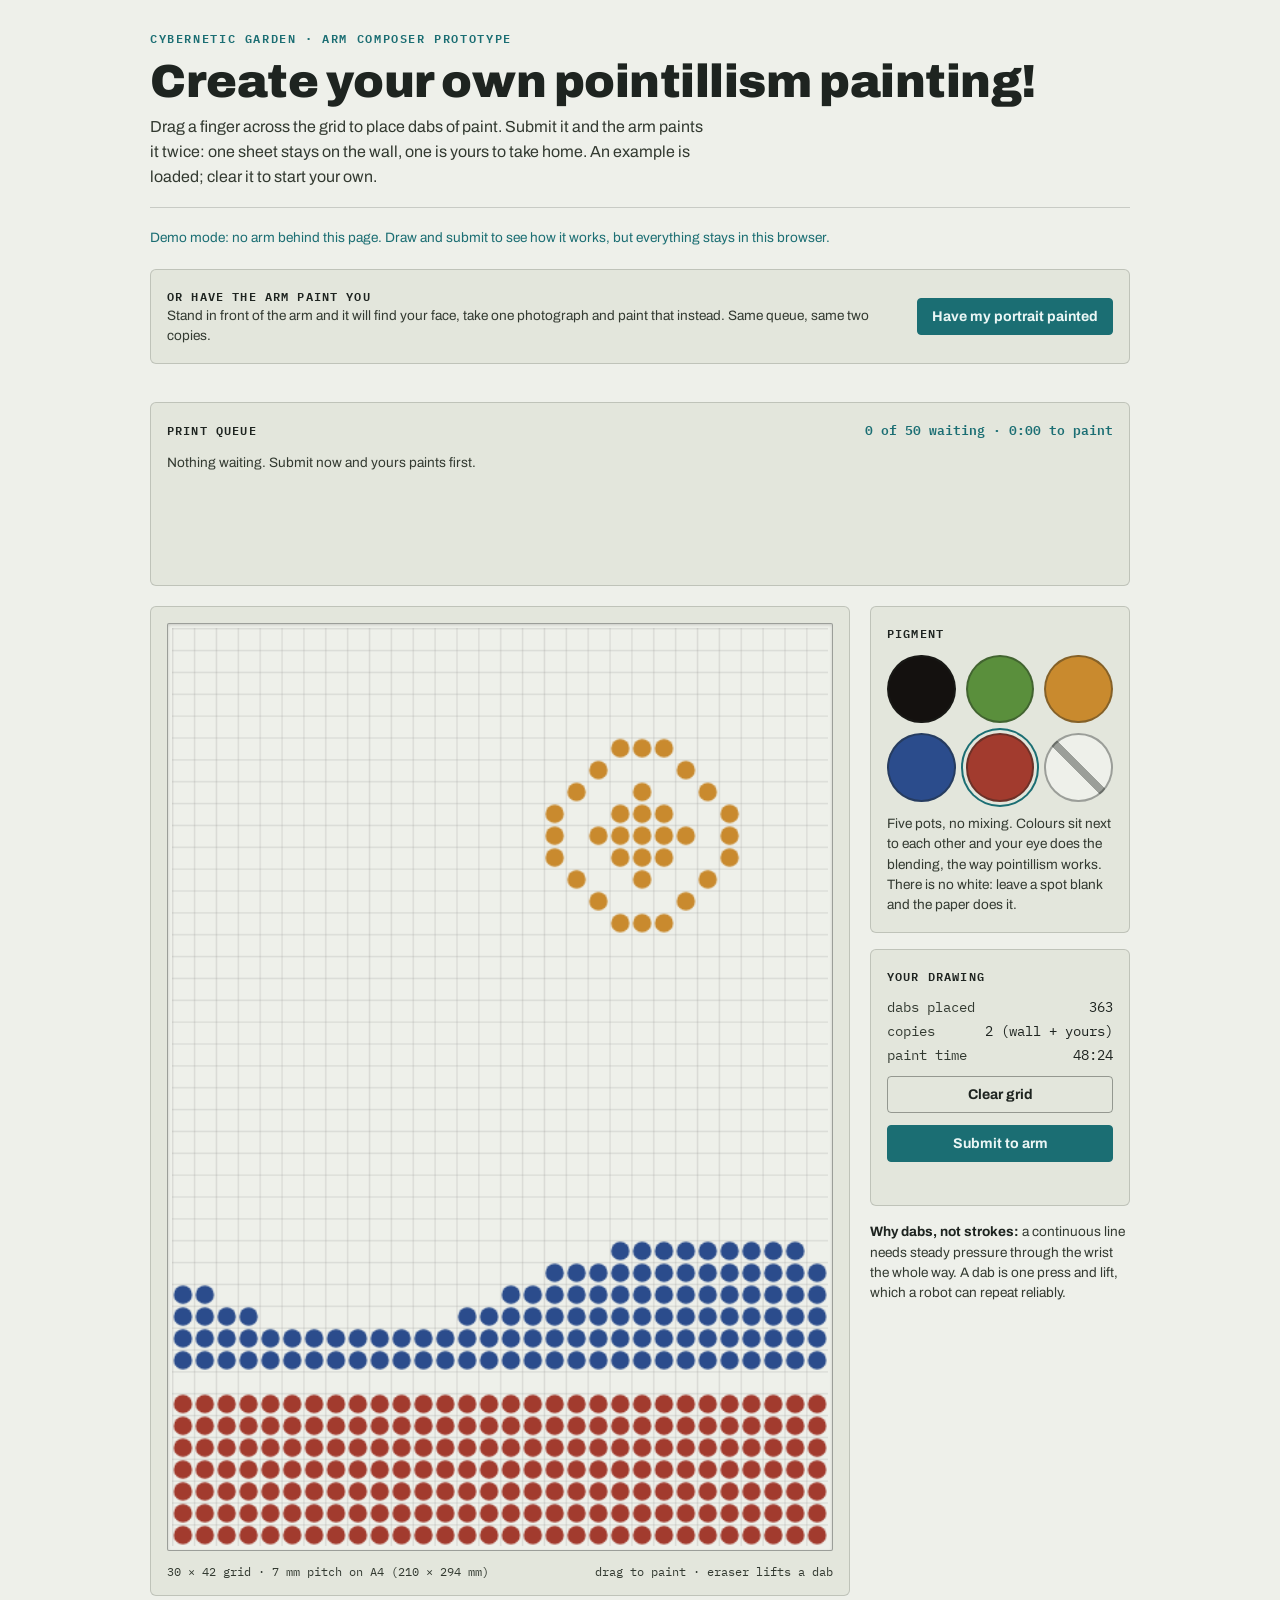
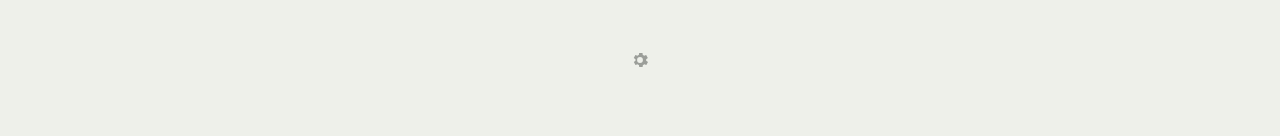
==== commit b1556694: "Give the portrait flow its own page, and one queue panel for both Two ways into the same machine, an" ====
--- a/pad.html
+++ b/pad.html
@@ -7,459 +7,7 @@
 <link rel="preconnect" href="https://fonts.googleapis.com">
 <link rel="preconnect" href="https://fonts.gstatic.com" crossorigin>
 <link href="https://fonts.googleapis.com/css2?family=Archivo:wght@500;600;700;900&family=IBM+Plex+Mono:wght@400;500;600&display=swap" rel="stylesheet">
-<style>
-  :root {
-    --paper: #eef0ea;
-    --paper-panel: #e3e6dc;
-    --paper-panel-2: #d9ddd0;
-    --thumb-paper: #f4f2ea;
-    --ink: #1e2420;
-    --ink-dim: #333a31;
-    --accent: #1b6e73;
-    --accent-contrast: #eaf6f5;
-    --error: #b3261e;
-    --line: rgba(30, 36, 32, 0.18);
-    --line-strong: rgba(30, 36, 32, 0.40);
-    --shadow: rgba(20, 24, 21, 0.18);
-  }
-
-  @media (prefers-color-scheme: dark) {
-    :root:not([data-theme="light"]) {
-      --paper: #171a17;
-      --paper-panel: #20241f;
-      --paper-panel-2: #2a3029;
-      --ink: #f2f4ec;
-      --ink-dim: #d3dbd1;
-      --accent: #4fd1d9;
-      --accent-contrast: #0b2c2e;
-      --error: #ff8a80;
-      --line: rgba(242, 244, 236, 0.18);
-      --line-strong: rgba(242, 244, 236, 0.42);
-      --shadow: rgba(0, 0, 0, 0.55);
-    }
-  }
-
-  :root[data-theme="dark"] {
-    --paper: #171a17;
-    --paper-panel: #20241f;
-    --paper-panel-2: #2a3029;
-    --ink: #f2f4ec;
-    --ink-dim: #d3dbd1;
-    --accent: #4fd1d9;
-    --accent-contrast: #0b2c2e;
-    --error: #ff8a80;
-    --line: rgba(242, 244, 236, 0.18);
-    --line-strong: rgba(242, 244, 236, 0.42);
-    --shadow: rgba(0, 0, 0, 0.55);
-  }
-
-  * { box-sizing: border-box; }
-  html, body { margin: 0; }
-
-  body {
-    background: var(--paper);
-    color: var(--ink);
-    font-family: "Archivo", system-ui, sans-serif;
-    padding-inline: 20px;
-    padding-block: 28px 60px;
-    display: flex;
-    justify-content: center;
-  }
-
-  .sheet {
-    width: 100%;
-    max-width: 980px;
-    display: flex;
-    flex-direction: column;
-    gap: 20px;
-  }
-
-  header {
-    display: flex;
-    flex-direction: column;
-    gap: 8px;
-    border-bottom: 1px solid var(--line);
-    padding-bottom: 18px;
-  }
-
-  .eyebrow {
-    font-family: "IBM Plex Mono", monospace;
-    font-size: 0.72rem;
-    letter-spacing: 0.14em;
-    text-transform: uppercase;
-    color: var(--accent);
-    font-weight: 600;
-  }
-
-  h1 {
-    font-size: clamp(1.9rem, 1.5rem + 1.8vw, 2.9rem);
-    font-weight: 900;
-    letter-spacing: -0.01em;
-    text-wrap: balance;
-    margin: 0;
-  }
-
-  .dek {
-    max-width: 62ch;
-    color: var(--ink-dim);
-    font-size: 1rem;
-    line-height: 1.55;
-    margin: 0;
-  }
-
-  .panel {
-    background: var(--paper-panel);
-    border: 1px solid var(--line);
-    border-radius: 6px;
-    padding: 16px;
-    display: flex;
-    flex-direction: column;
-    gap: 12px;
-  }
-
-  .panel h2 {
-    font-family: "IBM Plex Mono", monospace;
-    font-size: 0.72rem;
-    letter-spacing: 0.1em;
-    text-transform: uppercase;
-    color: var(--ink);
-    margin: 0;
-    font-weight: 600;
-  }
-
-  .queue-head {
-    display: flex;
-    justify-content: space-between;
-    align-items: baseline;
-    gap: 12px;
-  }
-
-  #queue-count {
-    font-family: "IBM Plex Mono", monospace;
-    font-size: 0.8rem;
-    font-weight: 600;
-    color: var(--accent);
-    font-variant-numeric: tabular-nums;
-  }
-
-  .queue {
-    display: flex;
-    gap: 12px;
-    flex-wrap: wrap;
-    align-items: flex-start;
-    min-height: 116px;
-  }
-
-  figure.qthumb {
-    margin: 0;
-    width: 68px;
-    display: flex;
-    flex-direction: column;
-    gap: 6px;
-  }
-
-  figure.qthumb img {
-    display: block;
-    width: 100%;
-    aspect-ratio: 30 / 42;
-    background: var(--thumb-paper);
-    border: 1px solid var(--line-strong);
-    border-radius: 2px;
-  }
-
-  figure.qthumb .blank {
-    width: 100%;
-    aspect-ratio: 30 / 42;
-    background: var(--thumb-paper);
-    border: 1px dashed var(--line-strong);
-    border-radius: 2px;
-  }
-
-  figure.qthumb.next img,
-  figure.qthumb.next .blank { outline: 2px solid var(--accent); outline-offset: 2px; }
-
-  figure.qthumb figcaption {
-    font-family: "IBM Plex Mono", monospace;
-    font-size: 0.72rem;
-    color: var(--ink);
-    text-align: center;
-    font-variant-numeric: tabular-nums;
-  }
-
-  figure.qthumb.next figcaption { color: var(--accent); font-weight: 600; }
-
-  .qmore {
-    width: 68px;
-    aspect-ratio: 30 / 42;
-    border: 1.5px dashed var(--line-strong);
-    border-radius: 2px;
-    display: flex;
-    align-items: center;
-    justify-content: center;
-    font-family: "IBM Plex Mono", monospace;
-    font-weight: 600;
-    font-size: 1.25rem;
-    color: var(--ink);
-    font-variant-numeric: tabular-nums;
-  }
-
-  main {
-    display: grid;
-    grid-template-columns: minmax(0, 1fr) 260px;
-    gap: 20px;
-    align-items: start;
-  }
-
-  @media (max-width: 720px) {
-    main { grid-template-columns: 1fr; }
-  }
-
-  .canvas-frame {
-    background: var(--paper);
-    border: 1px solid var(--line-strong);
-    border-radius: 2px;
-    box-shadow: inset 0 1px 3px var(--shadow);
-    padding: 4px;
-  }
-
-  #dab-canvas {
-    display: block;
-    width: 100%;
-    height: auto;
-    aspect-ratio: 30 / 42;
-    touch-action: none;
-    cursor: crosshair;
-  }
-
-  .canvas-caption {
-    font-family: "IBM Plex Mono", monospace;
-    font-size: 0.78rem;
-    color: var(--ink-dim);
-    display: flex;
-    justify-content: space-between;
-    gap: 12px;
-    flex-wrap: wrap;
-  }
-
-  .sidebar {
-    display: flex;
-    flex-direction: column;
-    gap: 16px;
-  }
-
-  .palette {
-    display: grid;
-    grid-template-columns: repeat(3, 1fr);
-    gap: 10px;
-  }
-
-  .pigment {
-    aspect-ratio: 1;
-    border-radius: 50%;
-    border: 2px solid var(--line-strong);
-    cursor: pointer;
-    padding: 0;
-    transition: transform 0.12s ease, box-shadow 0.12s ease;
-  }
-
-  .pigment[aria-checked="true"] {
-    box-shadow: 0 0 0 3px var(--paper-panel), 0 0 0 5px var(--accent);
-  }
-
-  .pigment:hover { transform: scale(1.06); }
-  .pigment:focus-visible { outline: 2px solid var(--accent); outline-offset: 3px; }
-
-  .pigment.eraser {
-    background:
-      linear-gradient(45deg, transparent 46%, var(--line-strong) 46%, var(--line-strong) 54%, transparent 54%),
-      var(--paper);
-  }
-
-  .readout {
-    font-family: "IBM Plex Mono", monospace;
-    font-size: 0.85rem;
-    display: flex;
-    flex-direction: column;
-    gap: 6px;
-    font-variant-numeric: tabular-nums;
-  }
-
-  .readout-row {
-    display: flex;
-    justify-content: space-between;
-    gap: 10px;
-  }
-
-  .readout-row span:first-child { color: var(--ink-dim); }
-
-  button.action {
-    font-family: "Archivo", sans-serif;
-    font-weight: 700;
-    font-size: 0.88rem;
-    border-radius: 4px;
-    padding: 10px 14px;
-    border: 1px solid var(--line-strong);
-    background: transparent;
-    color: var(--ink);
-    cursor: pointer;
-    transition: background 0.12s ease;
-  }
-
-  button.action:hover { background: var(--paper-panel-2); }
-  button.action:focus-visible { outline: 2px solid var(--accent); outline-offset: 2px; }
-  button.action:disabled { cursor: progress; opacity: 0.7; }
-
-  button.primary {
-    background: var(--accent);
-    color: var(--accent-contrast);
-    border-color: var(--accent);
-  }
-
-  button.primary:hover { background: var(--accent); filter: brightness(1.06); }
-
-  #submit-status {
-    font-family: "IBM Plex Mono", monospace;
-    font-size: 0.8rem;
-    line-height: 1.45;
-    min-height: 1.2em;
-    color: var(--accent);
-    margin: 0;
-  }
-
-  #submit-status.error { color: var(--error); }
-
-  .note {
-    font-size: 0.85rem;
-    line-height: 1.5;
-    color: var(--ink-dim);
-    margin: 0;
-  }
-
-  .note strong { color: var(--ink); }
-
-  /* The New person flow: one button here, and a full screen answer when the
-     arm has a render to show. */
-  /* .panel is a column, and this one is a row. Saying so explicitly matters:
-     without it flex-basis lands on the wrong axis and the button drifts to the
-     bottom of a 340px tall panel. */
-  .portrait-panel {
-    flex-direction: row;
-    flex-wrap: wrap;
-    align-items: center;
-    gap: 12px 18px;
-    margin-bottom: 18px;
-  }
-
-  .portrait-panel .grow { flex: 1 1 260px; }
-
-  #portrait-status {
-    font-family: "IBM Plex Mono", monospace;
-    font-size: 0.8rem;
-    color: var(--accent);
-    margin: 6px 0 0;
-    min-height: 1.2em;
-  }
-
-  #portrait-status.error { color: var(--error); }
-
-  .overlay {
-    position: fixed;
-    inset: 0;
-    z-index: 20;
-    display: flex;
-    align-items: center;
-    justify-content: center;
-    padding: 20px;
-    background: rgba(12, 14, 12, 0.82);
-  }
-
-  .overlay[hidden] { display: none; }
-
-  .overlay-card {
-    background: var(--paper-panel);
-    border: 1px solid var(--line-strong);
-    box-shadow: 0 18px 50px var(--shadow);
-    padding: 22px;
-    max-width: 460px;
-    width: 100%;
-    text-align: center;
-  }
-
-  .overlay-card h2 { margin: 0 0 6px; }
-
-  /* The render is dabs on paper, so it sits on paper rather than on the panel:
-     it is a picture of the sheet, not a piece of the interface. */
-  #portrait-preview {
-    width: 240px;
-    max-width: 70vw;
-    aspect-ratio: 30 / 42;
-    object-fit: contain;
-    background: var(--thumb-paper);
-    border: 1px solid var(--line);
-    margin: 14px auto;
-    display: block;
-  }
-
-  .overlay-buttons {
-    display: flex;
-    flex-wrap: wrap;
-    gap: 10px;
-    justify-content: center;
-  }
-
-  .qtime {
-    font-family: "IBM Plex Mono", monospace;
-    font-size: 0.72rem;
-    color: var(--accent);
-    text-align: center;
-    font-variant-numeric: tabular-nums;
-  }
-
-  .qbar {
-    height: 6px;
-    border: 1px solid var(--line-strong);
-    border-radius: 3px;
-    overflow: hidden;
-    background: var(--paper-panel-2);
-    margin-top: 2px;
-  }
-
-  .qbar span {
-    display: block;
-    height: 100%;
-    background: var(--accent);
-    transition: width 0.6s linear;
-  }
-
-  .qpct {
-    font-family: "IBM Plex Mono", monospace;
-    font-size: 0.68rem;
-    color: var(--ink-dim);
-    text-align: center;
-    font-variant-numeric: tabular-nums;
-  }
-
-  .gear {
-    display: flex;
-    justify-content: center;
-    margin: 28px 0 0;
-  }
-
-  .gear a {
-    color: var(--line-strong);
-    display: inline-flex;
-    padding: 6px;
-    border-radius: 50%;
-  }
-
-  .gear a:hover { color: var(--accent); }
-  .gear a:focus-visible { outline: 2px solid var(--accent); outline-offset: 2px; }
-
-  @media (prefers-reduced-motion: reduce) {
-    .pigment { transition: none; }
-    .pigment:hover { transform: none; }
-  }
-</style>
+<link rel="stylesheet" href="pad.css">
 </head>
 <body>
 <div class="sheet">
@@ -478,17 +26,15 @@
     everything stays in this browser.
   </p>
 
-  <section class="panel portrait-panel" aria-labelledby="portrait-title">
+  <section class="panel row-panel" aria-labelledby="crossing-title">
     <div class="grow">
-      <h2 id="portrait-title">Or have the arm paint you</h2>
+      <h2 id="crossing-title">Or have the arm paint you</h2>
       <p class="note">
-        Stand on the mark in front of the arm. It will look for your face, take
-        one photograph, and show you what it would paint. The photograph is
-        never saved: only the dabs are, and only if you say yes.
+        Stand in front of the arm and it will find your face, take one
+        photograph and paint that instead. Same queue, same two copies.
       </p>
-      <p id="portrait-status" role="status"></p>
     </div>
-    <button class="action primary" id="portrait-btn" type="button">New person</button>
+    <a class="action primary" href="portrait.html">Have my portrait painted</a>
   </section>
 
   <section class="panel" aria-labelledby="queue-title">
@@ -496,7 +42,8 @@
       <h2 id="queue-title">Print queue</h2>
       <span id="queue-count">checking</span>
     </div>
-    <div class="queue" id="queue" aria-live="polite"></div>
+    <div class="queue" id="queue" aria-live="polite"
+         data-empty="Nothing waiting. Submit now and yours paints first."></div>
   </section>
 
   <main>
@@ -553,23 +100,6 @@
     </div>
   </main>
 
-  <div class="overlay" id="portrait-overlay" hidden role="dialog" aria-modal="true"
-       aria-labelledby="portrait-overlay-title">
-    <div class="overlay-card">
-      <h2 id="portrait-overlay-title">Is this you?</h2>
-      <p class="note" id="portrait-overlay-note">
-        This is what the arm would paint, twice: one sheet for the wall, one for
-        you. The photograph it worked from has already been thrown away.
-      </p>
-      <img id="portrait-preview" alt="The portrait the arm would paint, as dabs of paint on paper">
-      <div class="overlay-buttons">
-        <button class="action primary" id="portrait-paint" type="button">Paint it</button>
-        <button class="action" id="portrait-again" type="button">Another go</button>
-        <button class="action" id="portrait-bin" type="button">No thanks</button>
-      </div>
-    </div>
-  </div>
-
   <p class="gear">
     <a href="setup.html" title="Studio setup" aria-label="Studio setup">
       <svg viewBox="0 0 24 24" width="20" height="20" fill="currentColor" aria-hidden="true"><path d="M19.4 13a7.8 7.8 0 0 0 0-2l2-1.5-2-3.5-2.4 1a7.6 7.6 0 0 0-1.7-1L15 3.5h-4l-.4 2.5a7.6 7.6 0 0 0-1.7 1l-2.4-1-2 3.5L6.6 11a7.8 7.8 0 0 0 0 2l-2 1.5 2 3.5 2.4-1c.5.4 1.1.7 1.7 1l.4 2.5h4l.4-2.5c.6-.3 1.2-.6 1.7-1l2.4 1 2-3.5zM12 15.5A3.5 3.5 0 1 1 15.5 12 3.5 3.5 0 0 1 12 15.5z"/></svg>
@@ -577,14 +107,17 @@
   </p>
 </div>
 
+<script src="queue.js"></script>
 <script>
 (function () {
   "use strict";
 
-  // 4.0 s per dab per copy is measured off the arm at 150 mm/s with dabs
-  // batched 15 to a sheet, not a guess: 363 dabs comes out at 48 minutes.
-  var COLS = 30, ROWS = 42, SHOW = 5, SECONDS_PER_DAB = 4.0, COPIES = 2, QUEUE_CAP = 50;
+  var COLS = 30, ROWS = 42;
   var API = "/api/jobs";
+  // Timings come from queue.js, which owns them now: 4.0 s per dab per copy,
+  // measured off the arm at 150 mm/s with dabs batched 15 to a sheet, not a
+  // guess. 363 dabs comes out at 48 minutes.
+  var SECONDS_PER_DAB = PadQueue.secondsPerDab, COPIES = PadQueue.copies;
   var canvas = document.getElementById("dab-canvas");
   var ctx = canvas.getContext("2d");
   var cellPx = canvas.width / COLS;
@@ -738,238 +271,13 @@
     statusEl.classList.toggle("error", !!isError);
   }
 
-  function jobSeconds(job) {
-    return (job.dab_count || 0) * COPIES * SECONDS_PER_DAB;
-  }
-
-  function fmtTime(secs) {
-    secs = Math.round(secs);
-    if (secs >= 3600) {
-      return Math.floor(secs / 3600) + "h " + Math.round((secs % 3600) / 60) + "m";
-    }
-    return Math.floor(secs / 60) + ":" + String(secs % 60).padStart(2, "0");
-  }
-
-  function renderQueue(data, run) {
-    var box = document.getElementById("queue");
-    var jobs = data.jobs || [];
-    var total = typeof data.total === "number" ? data.total : jobs.length;
-    var queueSecs = jobs.reduce(function (sum, j) { return sum + jobSeconds(j); }, 0);
-    document.getElementById("queue-count").textContent =
-      total + " of " + QUEUE_CAP + " waiting · " + fmtTime(queueSecs) + " to paint";
-    box.textContent = "";
-    if (!total) {
-      var p = document.createElement("p");
-      p.className = "note";
-      p.textContent = "Nothing waiting. Submit now and yours paints first.";
-      box.appendChild(p);
-      return;
-    }
-    jobs.slice(0, SHOW).forEach(function (j, i) {
-      var fig = document.createElement("figure");
-      fig.className = "qthumb" + (i === 0 ? " next" : "");
-      var img;
-      if (typeof j.thumb === "string" && j.thumb.indexOf("data:image/png;base64,") === 0) {
-        img = document.createElement("img");
-        img.src = j.thumb;
-        img.alt = "Queued drawing " + j.id;
-      } else {
-        img = document.createElement("div");
-        img.className = "blank";
-        img.setAttribute("role", "img");
-        img.setAttribute("aria-label", "Queued drawing " + j.id + ", no preview");
-      }
-      var cap = document.createElement("figcaption");
-      cap.textContent = (i === 0 ? "next #" : "#") + j.id;
-      var dur = document.createElement("div");
-      dur.className = "qtime";
-      fig.appendChild(img);
-      fig.appendChild(cap);
-      fig.appendChild(dur);
-
-      // The arm reports which job it is on, so only mark that one as painting.
-      // Any other job is still waiting, however far along the arm happens to be.
-      var painting = run && run.state === "running" && run.job === j.id
-        && typeof run.total === "number" && run.total > 0;
-      if (painting) {
-        var frac = Math.max(0, Math.min(1, (run.index || 0) / run.total));
-        cap.textContent = "painting #" + j.id;
-        dur.textContent = fmtTime(jobSeconds(j) * (1 - frac)) + " left";
-        var bar = document.createElement("div");
-        bar.className = "qbar";
-        bar.setAttribute("role", "progressbar");
-        bar.setAttribute("aria-valuemin", "0");
-        bar.setAttribute("aria-valuemax", "100");
-        bar.setAttribute("aria-valuenow", String(Math.round(frac * 100)));
-        bar.setAttribute("aria-label", "Painting progress for drawing " + j.id);
-        var fill = document.createElement("span");
-        fill.style.width = (frac * 100).toFixed(1) + "%";
-        bar.appendChild(fill);
-        var pct = document.createElement("div");
-        pct.className = "qpct";
-        pct.textContent = Math.round(frac * 100) + "% · " + (run.index || 0) + " of " + run.total;
-        fig.appendChild(bar);
-        fig.appendChild(pct);
-      } else {
-        dur.textContent = fmtTime(jobSeconds(j));
-      }
-      box.appendChild(fig);
-    });
-    if (total > SHOW) {
-      var more = document.createElement("div");
-      more.className = "qmore";
-      more.title = (total - SHOW) + " more waiting";
-      more.textContent = (total - SHOW) + "+";
-      box.appendChild(more);
-    }
-  }
-
-  function demoData() {
-    return { jobs: demoJobs, total: demoJobs.length };
-  }
-
-  function enterDemo() {
-    if (DEMO) return;
+  // The queue panel is queue.js, shared with the portrait page, because there
+  // is one queue and both pages have to say so identically.
+  PadQueue.demoJobs = function () { return { jobs: demoJobs, total: demoJobs.length }; };
+  PadQueue.onDemo = function () {
     DEMO = true;
     document.getElementById("demo-note").hidden = false;
-  }
-
-  function loadQueue() {
-    if (DEMO) { renderQueue(demoData()); return; }
-    // The run state is a separate endpoint and a nice-to-have, so a failure to
-    // read it must not cost us the queue itself.
-    Promise.all([
-      fetch(API, { cache: "no-store" })
-        .then(function (r) { if (!r.ok) throw new Error("HTTP " + r.status); return r.json(); }),
-      fetch("/api/run", { cache: "no-store" })
-        .then(function (r) { return r.ok ? r.json() : null; })
-        .catch(function () { return null; })
-    ])
-      .then(function (both) { renderQueue(both[0], both[1]); })
-      .catch(function () { enterDemo(); renderQueue(demoData()); });
-  }
-
-  // ---- the New person flow -------------------------------------------------
-  // The pad only ever asks and answers. Everything between is the arm's, so
-  // this polls for where it has got to rather than driving it.
-
-  var portraitBtn = document.getElementById("portrait-btn");
-  var portraitStatus = document.getElementById("portrait-status");
-  var overlay = document.getElementById("portrait-overlay");
-  var preview = document.getElementById("portrait-preview");
-  var lastCapture = "";
-  // Set while a decision is in flight, so a poll that was already on its way
-  // cannot put the overlay back up after the visitor has answered it.
-  var deciding = false;
-
-  function setPortrait(msg, isError) {
-    portraitStatus.textContent = msg || "";
-    portraitStatus.className = isError ? "error" : "";
-  }
-
-  function showOverlay(thumb) {
-    preview.src = thumb || "";
-    overlay.hidden = false;
-    document.getElementById("portrait-paint").focus();
-  }
-
-  function hideOverlay() {
-    overlay.hidden = true;
-    preview.removeAttribute("src");     // the render goes when the answer does
-  }
-
-  function renderCapture(cap) {
-    var state = cap && cap.state ? cap.state : "idle";
-    if (deciding) return;
-    portraitBtn.disabled = (state === "requested" || state === "capturing"
-                            || state === "proposed");
-    if (state === "proposed") {
-      if (lastCapture !== "proposed") showOverlay(cap.thumb);
-      setPortrait(cap.dab_count + " dabs, about "
-                  + fmtTime(cap.dab_count * SECONDS_PER_DAB * COPIES) + " to paint.");
-    } else {
-      if (lastCapture === "proposed") hideOverlay();
-      if (state === "requested") {
-        setPortrait("Go and stand on the mark. Somebody at the arm clicks to start.");
-      } else if (state === "capturing") {
-        setPortrait("The arm is looking for your face. Hold still.");
-      } else if (state === "failed") {
-        // headshot.py's reasons are log lines, so they arrive lowercase.
-        var why = cap.reason || "it did not work";
-        setPortrait(why.charAt(0).toUpperCase() + why.slice(1)
-                    + ". Try again when you are ready.", true);
-      } else if (lastCapture && lastCapture !== "idle") {
-        setPortrait("");
-      }
-    }
-    lastCapture = state;
-  }
-
-  function loadCapture() {
-    if (DEMO) return;
-    fetch("/api/capture", { cache: "no-store" })
-      .then(function (r) { return r.ok ? r.json() : null; })
-      .then(function (cap) { if (cap) renderCapture(cap); })
-      .catch(function () { /* the queue poll already reports a dead server */ });
-  }
-
-  portraitBtn.addEventListener("click", function () {
-    if (DEMO) {
-      setPortrait("Demo mode: there is no arm and no camera behind this page.", true);
-      return;
-    }
-    portraitBtn.disabled = true;
-    setPortrait("Asking the arm...");
-    fetch("/api/capture/request", { method: "POST",
-                                    headers: { "Content-Type": "application/json" },
-                                    body: "{}" })
-      .then(function (r) {
-        return r.json().then(function (b) {
-          if (r.status === 409) throw new Error(b.error || "somebody is already being painted");
-          if (!r.ok) throw new Error(b.error || "HTTP " + r.status);
-          return b;
-        });
-      })
-      .then(function (cap) { renderCapture(cap); })
-      .catch(function (e) {
-        setPortrait(e.message + ".", true);
-        portraitBtn.disabled = false;
-      });
-  });
-
-  function decide(choice) {
-    deciding = true;
-    hideOverlay();
-    setPortrait(choice === "paint" ? "Sending it to the queue..." : "");
-    fetch("/api/capture/decide", {
-      method: "POST",
-      headers: { "Content-Type": "application/json" },
-      body: JSON.stringify({ decision: choice })
-    })
-      .then(function (r) {
-        return r.json().then(function (b) {
-          if (!r.ok) throw new Error(b.error || "HTTP " + r.status);
-          return b;
-        });
-      })
-      .then(function (b) {
-        lastCapture = b.capture ? b.capture.state : "idle";
-        if (choice === "paint") {
-          setPortrait("Queued as #" + b.id + ", number " + b.position
-                      + " in line. Two copies: one for the wall, one for you.");
-          loadQueue();
-        } else if (choice === "again") {
-          setPortrait("Going round again. Stand on the mark.");
-        }
-        portraitBtn.disabled = (lastCapture !== "idle" && lastCapture !== "failed");
-      })
-      .catch(function (e) { setPortrait("Could not do that: " + e.message + ".", true); })
-      .then(function () { deciding = false; });
-  }
-
-  document.getElementById("portrait-paint").addEventListener("click", function () { decide("paint"); });
-  document.getElementById("portrait-again").addEventListener("click", function () { decide("again"); });
-  document.getElementById("portrait-bin").addEventListener("click", function () { decide("bin"); });
+  };
 
   document.getElementById("clear-btn").addEventListener("click", function () {
     clearGrid();
@@ -986,7 +294,7 @@
       demoJobs.push(demo);
       setStatus("Demo only: queued as #" + demo.id + " in this browser. Nothing was sent anywhere.");
       clearGrid();
-      renderQueue(demoData());
+      PadQueue.load();
       return;
     }
     submitBtn.disabled = true;
@@ -1005,7 +313,7 @@
       .then(function (b) {
         setStatus("Queued as #" + b.id + ", number " + b.position + " in line. Two copies: one for the wall, one for you.");
         clearGrid();
-        loadQueue();
+        PadQueue.load();
       })
       .catch(function (e) { setStatus("Could not queue it: " + e.message + ".", true); })
       .then(function () { submitBtn.disabled = false; });
@@ -1014,13 +322,7 @@
   seedExample();
   draw();
   updateReadout();
-  loadQueue();
-  loadCapture();
-  setInterval(function () {
-    if (document.hidden) return;
-    loadQueue();
-    loadCapture();
-  }, 4000);
+  PadQueue.start();
 })();
 </script>
 </body>
--- a/pad.css
+++ b/pad.css
@@ -0,0 +1,468 @@
+/* The pointillism pad, the portrait page and the studio setup all wear this.
+   It was inline in pad.html until there were two visitor pages, at which point
+   keeping one copy of the theme mattered more than keeping one file.
+
+   Served by pad_server, which serves only what it lists, so a new file here
+   needs adding to PAGES or it is a 404. */
+
+:root {
+  --paper: #eef0ea;
+  --paper-panel: #e3e6dc;
+  --paper-panel-2: #d9ddd0;
+  --thumb-paper: #f4f2ea;
+  --ink: #1e2420;
+  --ink-dim: #333a31;
+  --accent: #1b6e73;
+  --accent-contrast: #eaf6f5;
+  --error: #b3261e;
+  --line: rgba(30, 36, 32, 0.18);
+  --line-strong: rgba(30, 36, 32, 0.40);
+  --shadow: rgba(20, 24, 21, 0.18);
+}
+
+@media (prefers-color-scheme: dark) {
+  :root:not([data-theme="light"]) {
+    --paper: #171a17;
+    --paper-panel: #20241f;
+    --paper-panel-2: #2a3029;
+    --ink: #f2f4ec;
+    --ink-dim: #d3dbd1;
+    --accent: #4fd1d9;
+    --accent-contrast: #0b2c2e;
+    --error: #ff8a80;
+    --line: rgba(242, 244, 236, 0.18);
+    --line-strong: rgba(242, 244, 236, 0.42);
+    --shadow: rgba(0, 0, 0, 0.55);
+  }
+}
+
+:root[data-theme="dark"] {
+  --paper: #171a17;
+  --paper-panel: #20241f;
+  --paper-panel-2: #2a3029;
+  --ink: #f2f4ec;
+  --ink-dim: #d3dbd1;
+  --accent: #4fd1d9;
+  --accent-contrast: #0b2c2e;
+  --error: #ff8a80;
+  --line: rgba(242, 244, 236, 0.18);
+  --line-strong: rgba(242, 244, 236, 0.42);
+  --shadow: rgba(0, 0, 0, 0.55);
+}
+
+* { box-sizing: border-box; }
+html, body { margin: 0; }
+
+body {
+  background: var(--paper);
+  color: var(--ink);
+  font-family: "Archivo", system-ui, sans-serif;
+  padding-inline: 20px;
+  padding-block: 28px 60px;
+  display: flex;
+  justify-content: center;
+}
+
+.sheet {
+  width: 100%;
+  max-width: 980px;
+  display: flex;
+  flex-direction: column;
+  gap: 20px;
+}
+
+header {
+  display: flex;
+  flex-direction: column;
+  gap: 8px;
+  border-bottom: 1px solid var(--line);
+  padding-bottom: 18px;
+}
+
+.eyebrow {
+  font-family: "IBM Plex Mono", monospace;
+  font-size: 0.72rem;
+  letter-spacing: 0.14em;
+  text-transform: uppercase;
+  color: var(--accent);
+  font-weight: 600;
+}
+
+h1 {
+  font-size: clamp(1.9rem, 1.5rem + 1.8vw, 2.9rem);
+  font-weight: 900;
+  letter-spacing: -0.01em;
+  text-wrap: balance;
+  margin: 0;
+}
+
+.dek {
+  max-width: 62ch;
+  color: var(--ink-dim);
+  font-size: 1rem;
+  line-height: 1.55;
+  margin: 0;
+}
+
+.panel {
+  background: var(--paper-panel);
+  border: 1px solid var(--line);
+  border-radius: 6px;
+  padding: 16px;
+  display: flex;
+  flex-direction: column;
+  gap: 12px;
+}
+
+.panel h2 {
+  font-family: "IBM Plex Mono", monospace;
+  font-size: 0.72rem;
+  letter-spacing: 0.1em;
+  text-transform: uppercase;
+  color: var(--ink);
+  margin: 0;
+  font-weight: 600;
+}
+
+.queue-head {
+  display: flex;
+  justify-content: space-between;
+  align-items: baseline;
+  gap: 12px;
+}
+
+#queue-count {
+  font-family: "IBM Plex Mono", monospace;
+  font-size: 0.8rem;
+  font-weight: 600;
+  color: var(--accent);
+  font-variant-numeric: tabular-nums;
+}
+
+.queue {
+  display: flex;
+  gap: 12px;
+  flex-wrap: wrap;
+  align-items: flex-start;
+  min-height: 116px;
+}
+
+figure.qthumb {
+  margin: 0;
+  width: 68px;
+  display: flex;
+  flex-direction: column;
+  gap: 6px;
+}
+
+figure.qthumb img {
+  display: block;
+  width: 100%;
+  aspect-ratio: 30 / 42;
+  background: var(--thumb-paper);
+  border: 1px solid var(--line-strong);
+  border-radius: 2px;
+}
+
+figure.qthumb .blank {
+  width: 100%;
+  aspect-ratio: 30 / 42;
+  background: var(--thumb-paper);
+  border: 1px dashed var(--line-strong);
+  border-radius: 2px;
+}
+
+figure.qthumb.next img,
+figure.qthumb.next .blank { outline: 2px solid var(--accent); outline-offset: 2px; }
+
+figure.qthumb figcaption {
+  font-family: "IBM Plex Mono", monospace;
+  font-size: 0.72rem;
+  color: var(--ink);
+  text-align: center;
+  font-variant-numeric: tabular-nums;
+}
+
+figure.qthumb.next figcaption { color: var(--accent); font-weight: 600; }
+
+.qmore {
+  width: 68px;
+  aspect-ratio: 30 / 42;
+  border: 1.5px dashed var(--line-strong);
+  border-radius: 2px;
+  display: flex;
+  align-items: center;
+  justify-content: center;
+  font-family: "IBM Plex Mono", monospace;
+  font-weight: 600;
+  font-size: 1.25rem;
+  color: var(--ink);
+  font-variant-numeric: tabular-nums;
+}
+
+main {
+  display: grid;
+  grid-template-columns: minmax(0, 1fr) 260px;
+  gap: 20px;
+  align-items: start;
+}
+
+@media (max-width: 720px) {
+  main { grid-template-columns: 1fr; }
+}
+
+.canvas-frame {
+  background: var(--paper);
+  border: 1px solid var(--line-strong);
+  border-radius: 2px;
+  box-shadow: inset 0 1px 3px var(--shadow);
+  padding: 4px;
+}
+
+#dab-canvas {
+  display: block;
+  width: 100%;
+  height: auto;
+  aspect-ratio: 30 / 42;
+  touch-action: none;
+  cursor: crosshair;
+}
+
+.canvas-caption {
+  font-family: "IBM Plex Mono", monospace;
+  font-size: 0.78rem;
+  color: var(--ink-dim);
+  display: flex;
+  justify-content: space-between;
+  gap: 12px;
+  flex-wrap: wrap;
+}
+
+.sidebar {
+  display: flex;
+  flex-direction: column;
+  gap: 16px;
+}
+
+.palette {
+  display: grid;
+  grid-template-columns: repeat(3, 1fr);
+  gap: 10px;
+}
+
+.pigment {
+  aspect-ratio: 1;
+  border-radius: 50%;
+  border: 2px solid var(--line-strong);
+  cursor: pointer;
+  padding: 0;
+  transition: transform 0.12s ease, box-shadow 0.12s ease;
+}
+
+.pigment[aria-checked="true"] {
+  box-shadow: 0 0 0 3px var(--paper-panel), 0 0 0 5px var(--accent);
+}
+
+.pigment:hover { transform: scale(1.06); }
+.pigment:focus-visible { outline: 2px solid var(--accent); outline-offset: 3px; }
+
+.pigment.eraser {
+  background:
+    linear-gradient(45deg, transparent 46%, var(--line-strong) 46%, var(--line-strong) 54%, transparent 54%),
+    var(--paper);
+}
+
+.readout {
+  font-family: "IBM Plex Mono", monospace;
+  font-size: 0.85rem;
+  display: flex;
+  flex-direction: column;
+  gap: 6px;
+  font-variant-numeric: tabular-nums;
+}
+
+.readout-row {
+  display: flex;
+  justify-content: space-between;
+  gap: 10px;
+}
+
+.readout-row span:first-child { color: var(--ink-dim); }
+
+/* Selectors on the class rather than on `button`, because crossing from one
+   page to the other is a link and should look like the button it replaces. */
+.action {
+  font-family: "Archivo", sans-serif;
+  font-weight: 700;
+  font-size: 0.88rem;
+  border-radius: 4px;
+  padding: 10px 14px;
+  border: 1px solid var(--line-strong);
+  background: transparent;
+  color: var(--ink);
+  cursor: pointer;
+  transition: background 0.12s ease;
+}
+
+a.action {
+  display: inline-block;
+  text-decoration: none;
+  white-space: nowrap;
+}
+
+.action:hover { background: var(--paper-panel-2); }
+.action:focus-visible { outline: 2px solid var(--accent); outline-offset: 2px; }
+.action:disabled { cursor: progress; opacity: 0.7; }
+
+.primary {
+  background: var(--accent);
+  color: var(--accent-contrast);
+  border-color: var(--accent);
+}
+
+.primary:hover { background: var(--accent); filter: brightness(1.06); }
+
+#submit-status {
+  font-family: "IBM Plex Mono", monospace;
+  font-size: 0.8rem;
+  line-height: 1.45;
+  min-height: 1.2em;
+  color: var(--accent);
+  margin: 0;
+}
+
+#submit-status.error { color: var(--error); }
+
+.note {
+  font-size: 0.85rem;
+  line-height: 1.5;
+  color: var(--ink-dim);
+  margin: 0;
+}
+
+.note strong { color: var(--ink); }
+
+/* A panel that reads as a row rather than a stack: something said on the left,
+   one thing to press on the right. The pad uses it to send you across to the
+   portrait page, and the portrait page uses it for New person.
+
+   .panel is a flex column, so this has to say flex-direction out loud. Without
+   it, flex-basis lands on the wrong axis and the button sits at the bottom of a
+   340px tall panel. */
+.row-panel {
+  flex-direction: row;
+  flex-wrap: wrap;
+  align-items: center;
+  gap: 12px 18px;
+  margin-bottom: 18px;
+}
+
+.row-panel .grow { flex: 1 1 260px; }
+
+#portrait-status {
+  font-family: "IBM Plex Mono", monospace;
+  font-size: 0.8rem;
+  color: var(--accent);
+  margin: 6px 0 0;
+  min-height: 1.2em;
+}
+
+#portrait-status.error { color: var(--error); }
+
+.overlay {
+  position: fixed;
+  inset: 0;
+  z-index: 20;
+  display: flex;
+  align-items: center;
+  justify-content: center;
+  padding: 20px;
+  background: rgba(12, 14, 12, 0.82);
+}
+
+.overlay[hidden] { display: none; }
+
+.overlay-card {
+  background: var(--paper-panel);
+  border: 1px solid var(--line-strong);
+  box-shadow: 0 18px 50px var(--shadow);
+  padding: 22px;
+  max-width: 460px;
+  width: 100%;
+  text-align: center;
+}
+
+.overlay-card h2 { margin: 0 0 6px; }
+
+/* The render is dabs on paper, so it sits on paper rather than on the panel:
+   it is a picture of the sheet, not a piece of the interface. */
+#portrait-preview {
+  width: 240px;
+  max-width: 70vw;
+  aspect-ratio: 30 / 42;
+  object-fit: contain;
+  background: var(--thumb-paper);
+  border: 1px solid var(--line);
+  margin: 14px auto;
+  display: block;
+}
+
+.overlay-buttons {
+  display: flex;
+  flex-wrap: wrap;
+  gap: 10px;
+  justify-content: center;
+}
+
+.qtime {
+  font-family: "IBM Plex Mono", monospace;
+  font-size: 0.72rem;
+  color: var(--accent);
+  text-align: center;
+  font-variant-numeric: tabular-nums;
+}
+
+.qbar {
+  height: 6px;
+  border: 1px solid var(--line-strong);
+  border-radius: 3px;
+  overflow: hidden;
+  background: var(--paper-panel-2);
+  margin-top: 2px;
+}
+
+.qbar span {
+  display: block;
+  height: 100%;
+  background: var(--accent);
+  transition: width 0.6s linear;
+}
+
+.qpct {
+  font-family: "IBM Plex Mono", monospace;
+  font-size: 0.68rem;
+  color: var(--ink-dim);
+  text-align: center;
+  font-variant-numeric: tabular-nums;
+}
+
+.gear {
+  display: flex;
+  justify-content: center;
+  margin: 28px 0 0;
+}
+
+.gear a {
+  color: var(--line-strong);
+  display: inline-flex;
+  padding: 6px;
+  border-radius: 50%;
+}
+
+.gear a:hover { color: var(--accent); }
+.gear a:focus-visible { outline: 2px solid var(--accent); outline-offset: 2px; }
+
+@media (prefers-reduced-motion: reduce) {
+  .pigment { transition: none; }
+  .pigment:hover { transform: none; }
+}
